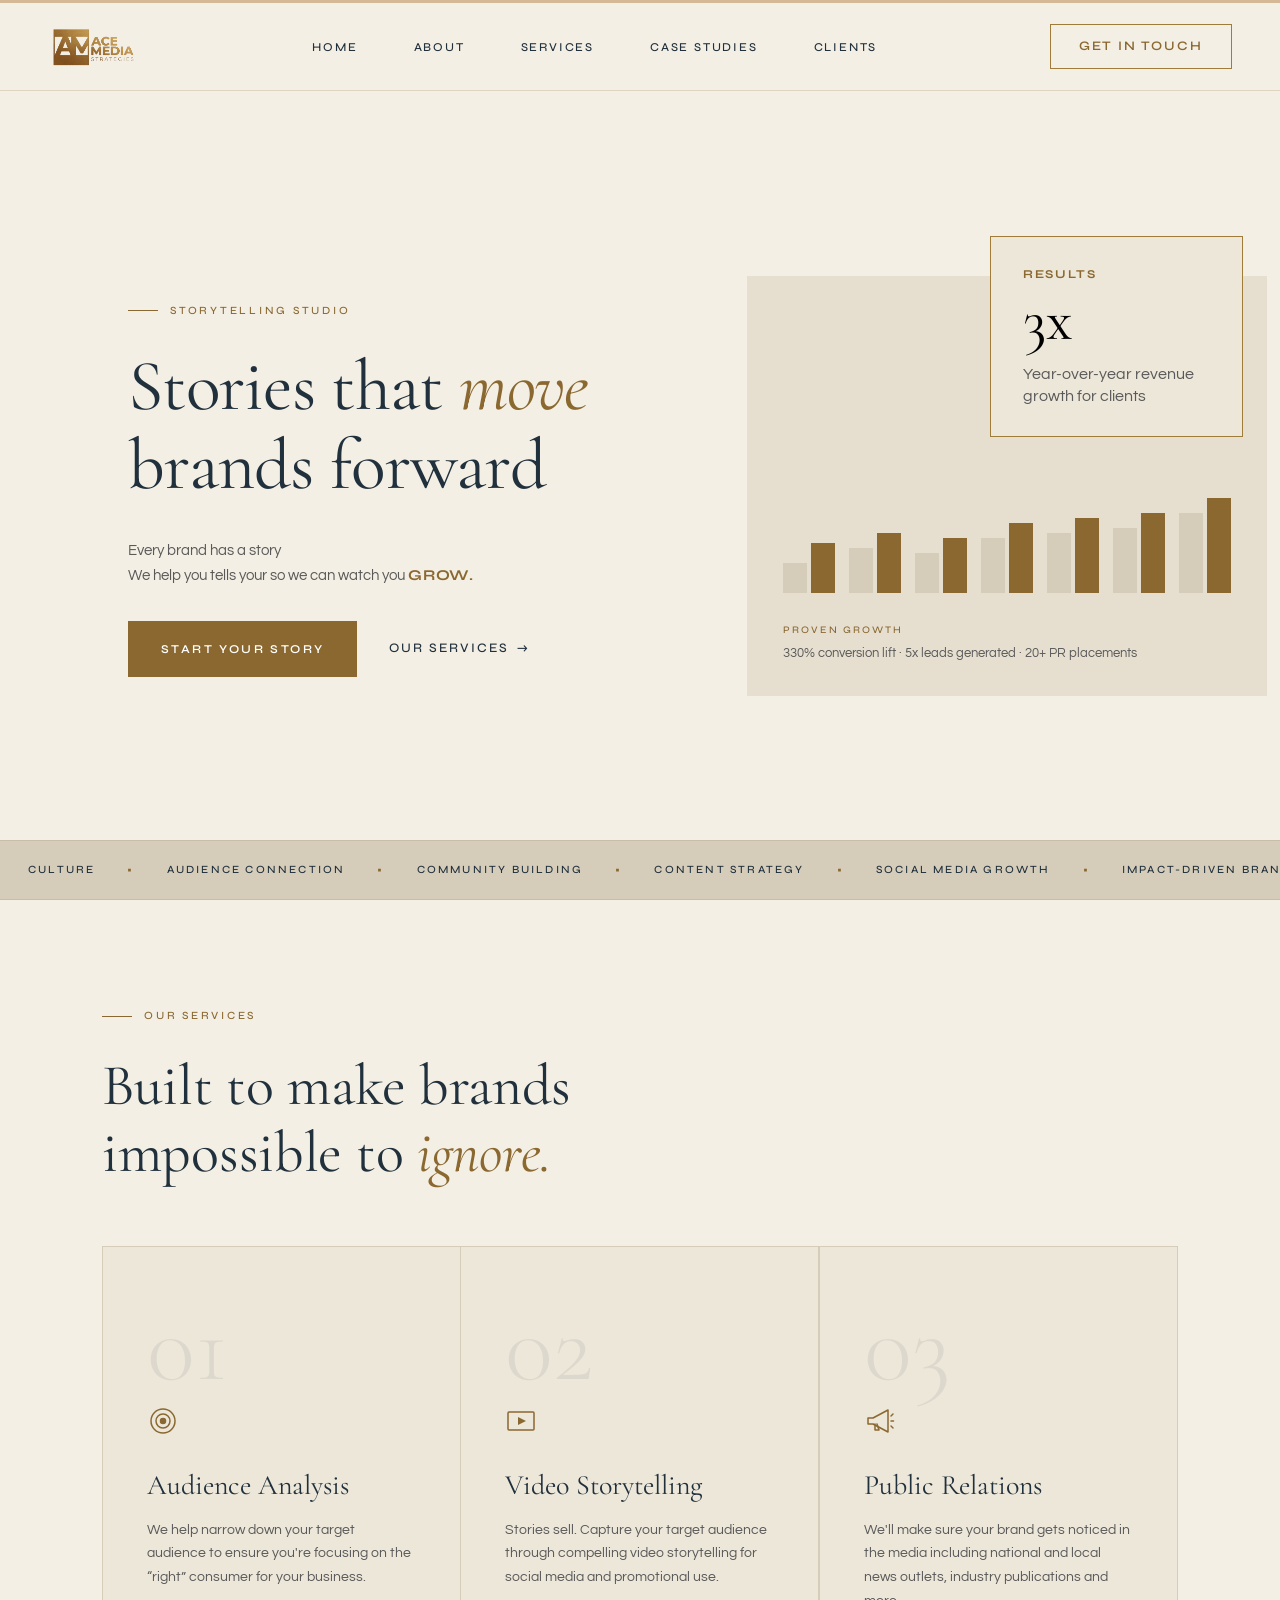
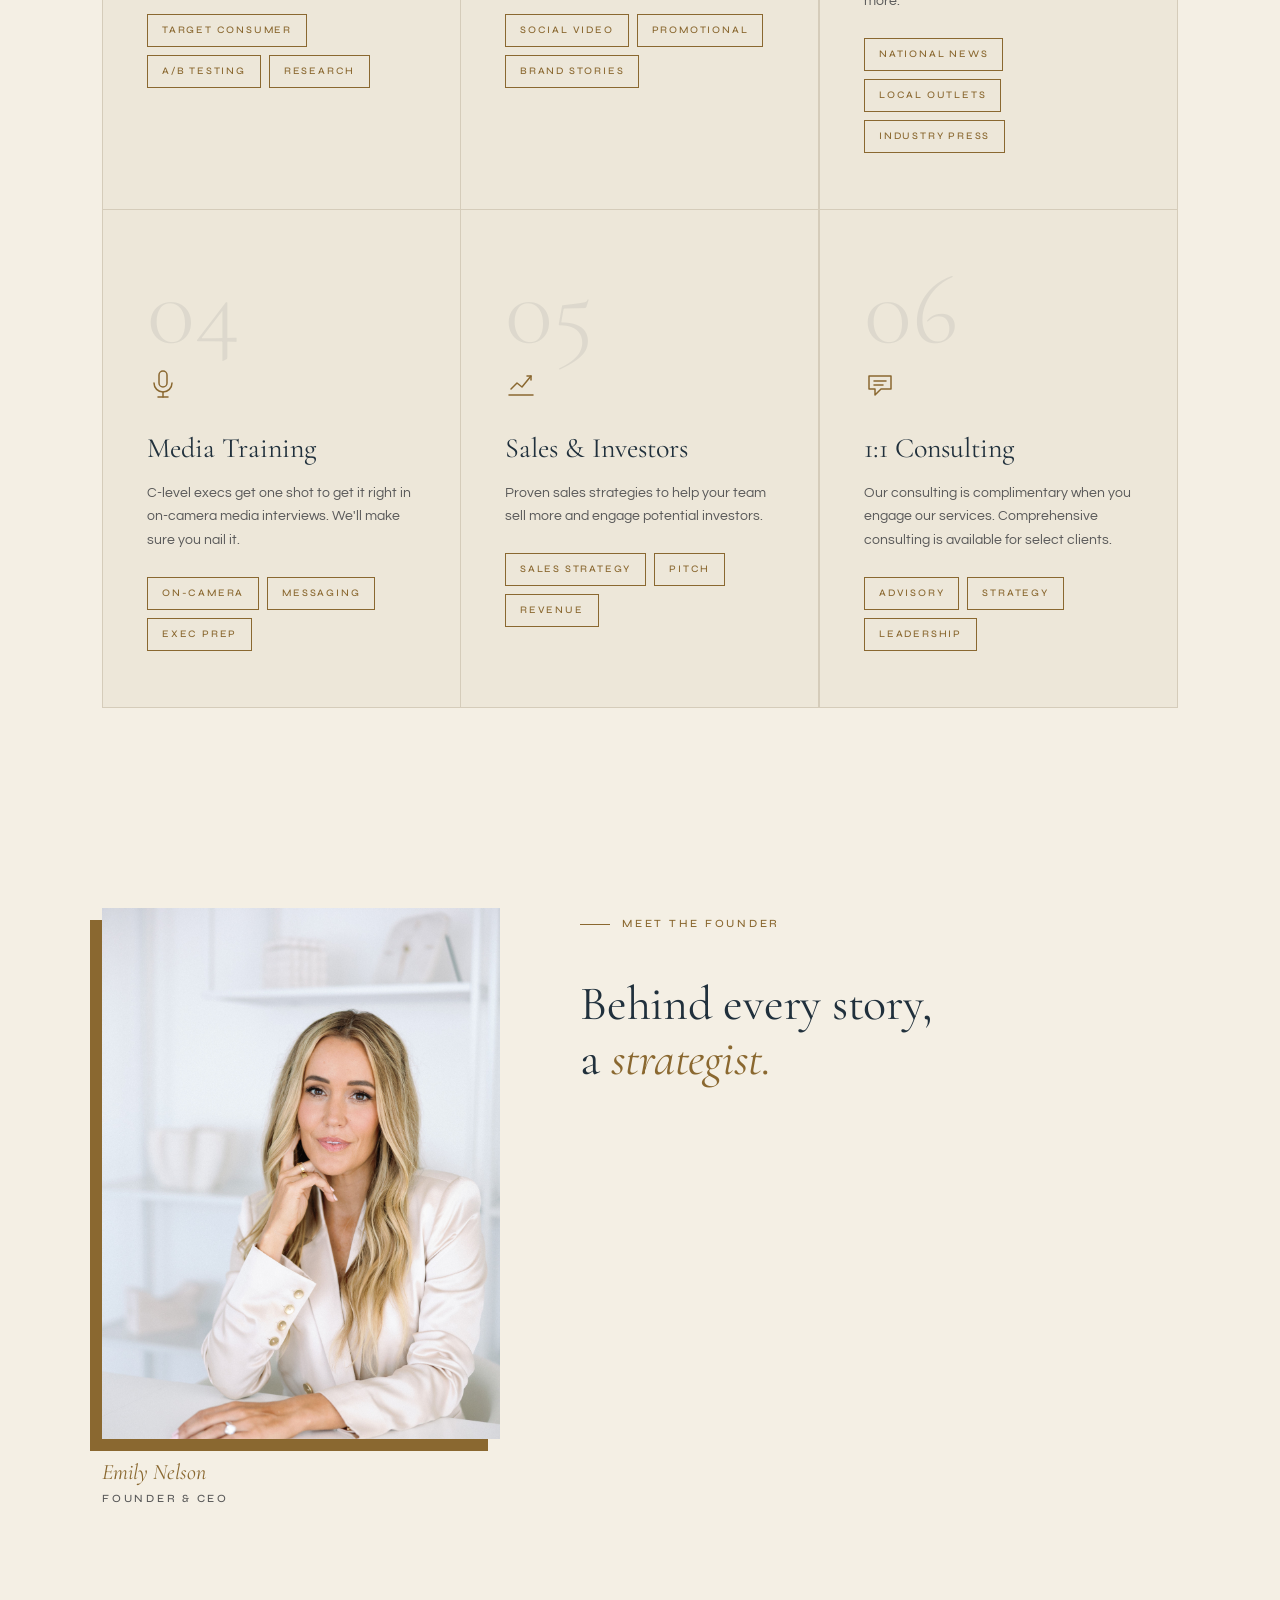
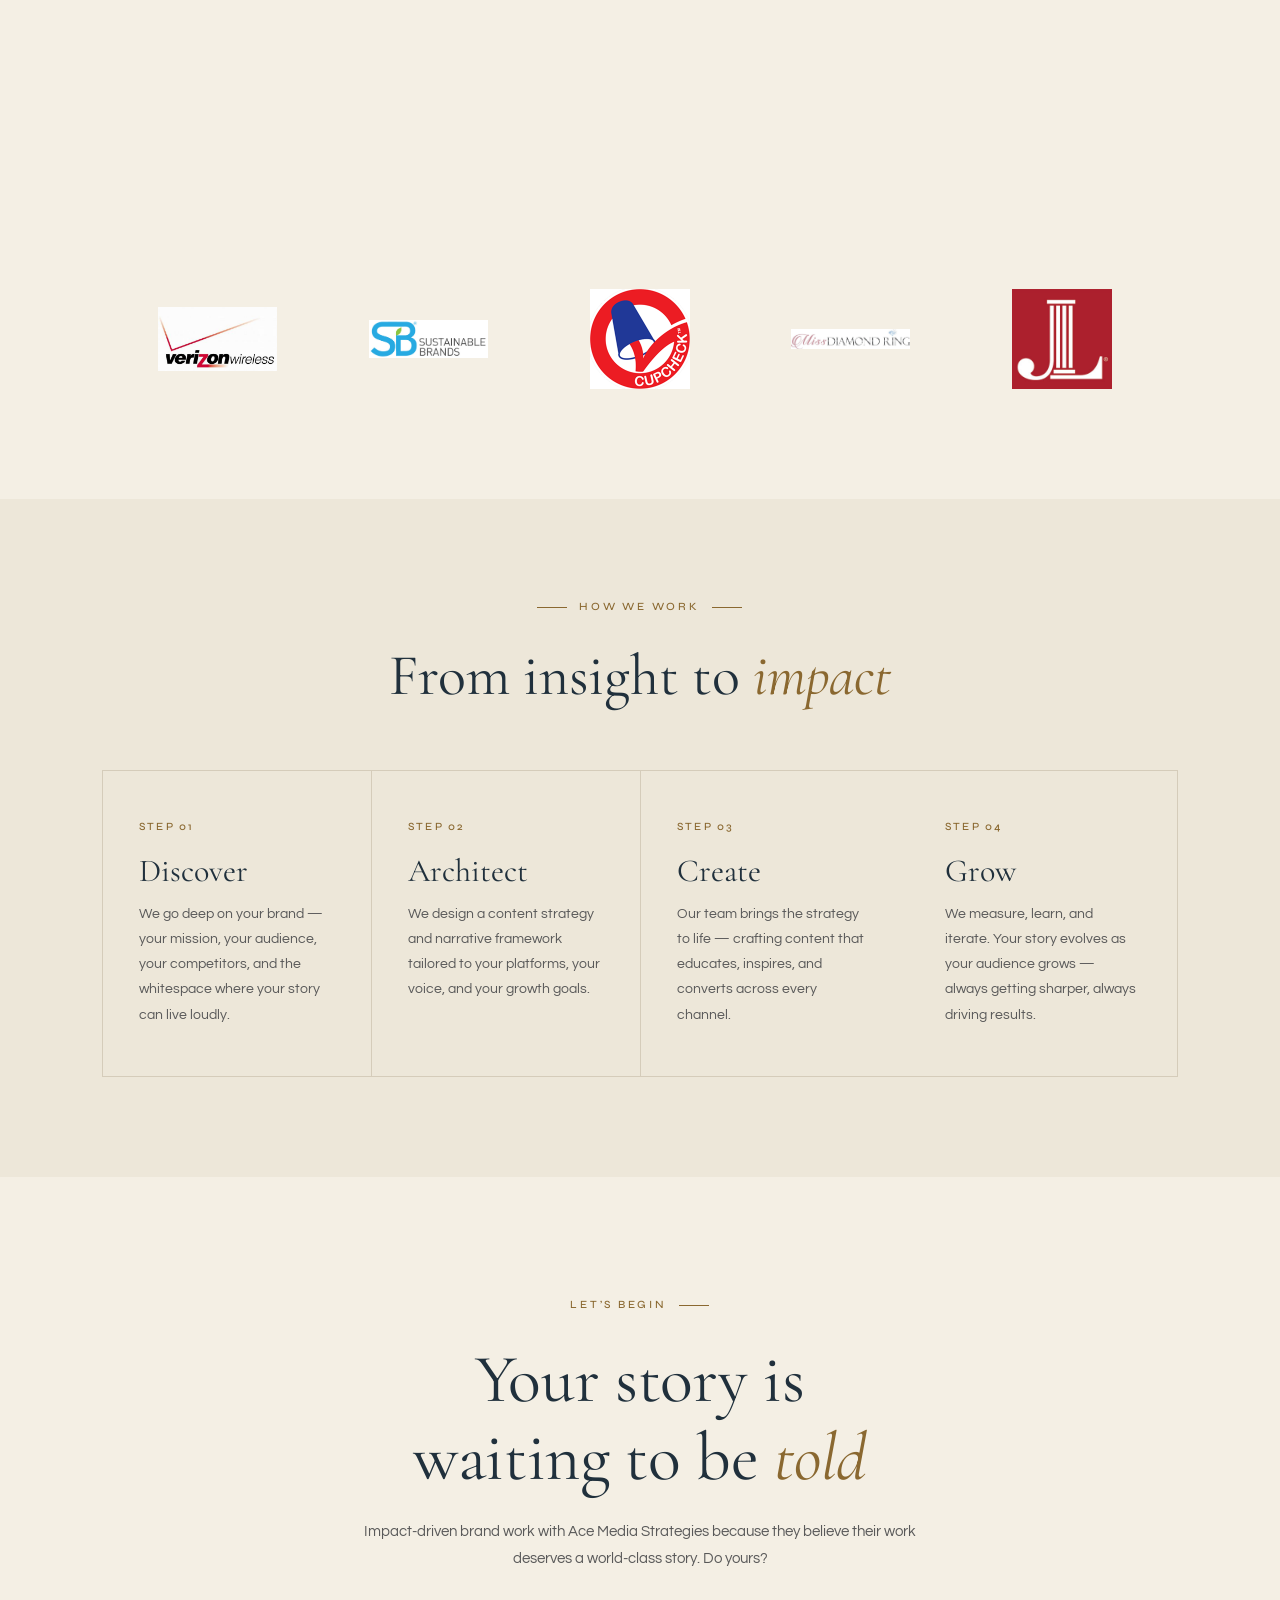
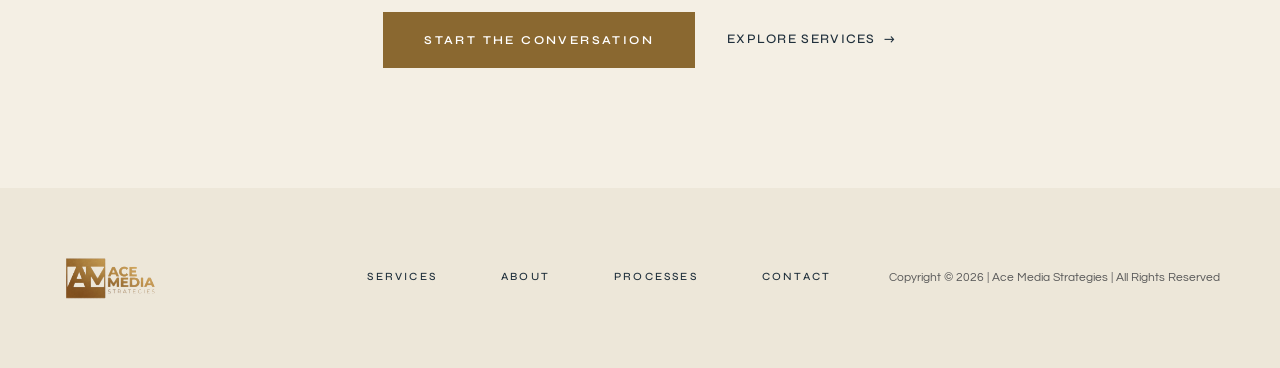
==== index.html @ 19c32461 "Initial commit: Ace Media Strategies marketing site Three-page static site (index, about, case-studi" ====
<!DOCTYPE html>
<html lang="en">
<head>
  <meta charset="UTF-8" />
  <meta name="viewport" content="width=device-width, initial-scale=1.0" />
  <title>Storytelling that Sells | Ace Media Strategies</title>
  <meta name="description" content="Stories that move brands forward. A storytelling studio building content that turns passive audiences into committed communities." />
  <link rel="preconnect" href="https://fonts.googleapis.com">
  <link rel="preconnect" href="https://fonts.gstatic.com" crossorigin>
  <link href="https://fonts.googleapis.com/css2?family=Cormorant+Garamond:ital,wght@0,300;0,400;0,500;0,600;1,300;1,400;1,500&family=Syne:wght@400;500;600;700&family=Questrial&display=swap" rel="stylesheet">
  <link rel="stylesheet" href="styles.css">
</head>
<body>
  <div class="top-stripe" aria-hidden="true"></div>


  <header class="nav" id="nav">
    <div class="nav-container">
      <a href="#hero" class="logo" aria-label="Ace Media Strategies home">
        <img class="logo-img" src="Logo_v2.png" alt="Ace Media Strategies" />
      </a>

      <nav class="nav-links" id="navLinks" aria-label="Primary">
        <a href="index.html" class="nav-link active">Home</a>
        <a href="about.html" class="nav-link">About</a>
        <a href="#services" class="nav-link">Services</a>
        <a href="case-studies.html" class="nav-link">Case Studies</a>
        <a href="#clients" class="nav-link">Clients</a>
      </nav>

      <a href="#contact" class="btn btn-outline nav-cta cta-btn">Get in Touch</a>

      <button class="hamburger" id="hamburger" aria-label="Toggle menu" aria-expanded="false" aria-controls="mobileNav">
        <span></span>
        <span></span>
        <span></span>
      </button>
    </div>
  </header>

  <div class="mobile-nav" id="mobileNav" aria-hidden="true">
    <nav class="mobile-nav-inner" aria-label="Mobile">
      <a href="index.html" class="mobile-nav-link active">Home</a>
      <a href="about.html" class="mobile-nav-link">About</a>
      <a href="#services" class="mobile-nav-link">Services</a>
      <a href="case-studies.html" class="mobile-nav-link">Case Studies</a>
      <a href="#clients" class="mobile-nav-link">Clients</a>
      <a href="#contact" class="btn btn-outline mobile-nav-cta cta-btn">Get in Touch</a>
    </nav>
  </div>

  <main>
    <section class="hero" id="hero">
      <div class="hero-container">
        <div class="hero-left">
          <div class="eyebrow">
            <span class="eyebrow-dash" aria-hidden="true"></span>
            <span class="eyebrow-text">Storytelling Studio</span>
          </div>

          <h1 class="hero-title">
            Stories that <em>move</em><br>
            brands forward
          </h1>

          <p class="hero-subtext">
            Every brand has a story<br>
            We help you tells your so we can watch you <span class="hero-grow">GROW.</span>
          </p>

          <div class="hero-cta">
            <a href="#contact" class="btn btn-primary cta-btn">Start Your Story</a>
            <a href="#services" class="btn btn-link">Our Services <span class="arrow">&rarr;</span></a>
          </div>
        </div>

        <div class="hero-right">
          <div class="chart-panel" id="chartPanel">
            <div class="stat-card">
              <div class="stat-label">Results</div>
              <div class="stat-value">3x</div>
              <div class="stat-desc">Year-over-year revenue<br>growth for clients</div>
            </div>

            <div class="chart-bars" id="chartBars">
              <div class="bar-group">
                <span class="bar bar-beige" style="--h:30px; --d:0.10s"></span>
                <span class="bar bar-gold"  style="--h:50px; --d:0.15s"></span>
              </div>
              <div class="bar-group">
                <span class="bar bar-beige" style="--h:45px; --d:0.20s"></span>
                <span class="bar bar-gold"  style="--h:60px; --d:0.25s"></span>
              </div>
              <div class="bar-group">
                <span class="bar bar-beige" style="--h:40px; --d:0.30s"></span>
                <span class="bar bar-gold"  style="--h:55px; --d:0.35s"></span>
              </div>
              <div class="bar-group">
                <span class="bar bar-beige" style="--h:55px; --d:0.40s"></span>
                <span class="bar bar-gold"  style="--h:70px; --d:0.45s"></span>
              </div>
              <div class="bar-group">
                <span class="bar bar-beige" style="--h:60px; --d:0.50s"></span>
                <span class="bar bar-gold"  style="--h:75px; --d:0.55s"></span>
              </div>
              <div class="bar-group">
                <span class="bar bar-beige" style="--h:65px; --d:0.60s"></span>
                <span class="bar bar-gold"  style="--h:80px; --d:0.65s"></span>
              </div>
              <div class="bar-group">
                <span class="bar bar-beige" style="--h:80px; --d:0.70s"></span>
                <span class="bar bar-gold"  style="--h:95px; --d:0.75s"></span>
              </div>
            </div>

            <div class="chart-footer">
              <div class="chart-title">Proven Growth</div>
              <div class="chart-desc">330% conversion lift &middot; 5x leads generated &middot; 20+ PR placements</div>
            </div>
          </div>
        </div>
      </div>
    </section>

    <section class="ticker" aria-hidden="true">
      <div class="ticker-track">
        <div class="ticker-group">
          <span class="ticker-item">Culture</span>
          <span class="ticker-sep">&bull;</span>
          <span class="ticker-item">Audience Connection</span>
          <span class="ticker-sep">&bull;</span>
          <span class="ticker-item">Community Building</span>
          <span class="ticker-sep">&bull;</span>
          <span class="ticker-item">Content Strategy</span>
          <span class="ticker-sep">&bull;</span>
          <span class="ticker-item">Social Media Growth</span>
          <span class="ticker-sep">&bull;</span>
          <span class="ticker-item">Impact-Driven Brands</span>
          <span class="ticker-sep">&bull;</span>
          <span class="ticker-item">Narrative Architecture</span>
          <span class="ticker-sep">&bull;</span>
        </div>
        <div class="ticker-group" aria-hidden="true">
          <span class="ticker-item">Culture</span>
          <span class="ticker-sep">&bull;</span>
          <span class="ticker-item">Audience Connection</span>
          <span class="ticker-sep">&bull;</span>
          <span class="ticker-item">Community Building</span>
          <span class="ticker-sep">&bull;</span>
          <span class="ticker-item">Content Strategy</span>
          <span class="ticker-sep">&bull;</span>
          <span class="ticker-item">Social Media Growth</span>
          <span class="ticker-sep">&bull;</span>
          <span class="ticker-item">Impact-Driven Brands</span>
          <span class="ticker-sep">&bull;</span>
          <span class="ticker-item">Narrative Architecture</span>
          <span class="ticker-sep">&bull;</span>
        </div>
      </div>
    </section>

    <!-- ===== SECTION 4: SERVICES ===== -->
    <section class="services" id="services">
      <div class="section-inner">
        <div class="eyebrow reveal">
          <span class="eyebrow-dash" aria-hidden="true"></span>
          <span class="eyebrow-text">Our Services</span>
        </div>

        <h2 class="section-heading reveal">
          Built to make brands<br>
          impossible to <em>ignore.</em>
        </h2>

        <div class="service-grid">
          <article class="service-card reveal">
            <span class="service-num" aria-hidden="true">01</span>
            <div class="service-icon" aria-hidden="true">
              <svg viewBox="0 0 32 32" width="32" height="32" fill="none" stroke="#8A6830" stroke-width="1.5" stroke-linecap="round" stroke-linejoin="round">
                <circle cx="16" cy="16" r="12"/>
                <circle cx="16" cy="16" r="7"/>
                <circle cx="16" cy="16" r="2.5" fill="#8A6830"/>
              </svg>
            </div>
            <h3 class="service-title">Audience Analysis</h3>
            <p class="service-body">
              We help narrow down your target audience to ensure you're focusing
              on the &ldquo;right&rdquo; consumer for your business.
            </p>
            <ul class="tag-list">
              <li class="tag">Target Consumer</li>
              <li class="tag">A/B Testing</li>
              <li class="tag">Research</li>
            </ul>
          </article>

          <article class="service-card reveal">
            <span class="service-num" aria-hidden="true">02</span>
            <div class="service-icon" aria-hidden="true">
              <svg viewBox="0 0 32 32" width="32" height="32" fill="none" stroke="#8A6830" stroke-width="1.5" stroke-linecap="round" stroke-linejoin="round">
                <rect x="3" y="7" width="26" height="18" rx="1"/>
                <path d="M13 12 L13 20 L21 16 Z" fill="#8A6830" stroke="none"/>
              </svg>
            </div>
            <h3 class="service-title">Video Storytelling</h3>
            <p class="service-body">
              Stories sell. Capture your target audience through compelling video
              storytelling for social media and promotional use.
            </p>
            <ul class="tag-list">
              <li class="tag">Social Video</li>
              <li class="tag">Promotional</li>
              <li class="tag">Brand Stories</li>
            </ul>
          </article>

          <article class="service-card reveal">
            <span class="service-num" aria-hidden="true">03</span>
            <div class="service-icon" aria-hidden="true">
              <svg viewBox="0 0 32 32" width="32" height="32" fill="none" stroke="#8A6830" stroke-width="1.5" stroke-linecap="round" stroke-linejoin="round">
                <path d="M4 13 L4 19 L9 19 L24 27 L24 5 L9 13 Z"/>
                <path d="M11 19 L11 25 L15 25 L13 19"/>
                <line x1="27" y1="11" x2="29" y2="9"/>
                <line x1="27" y1="16" x2="29.5" y2="16"/>
                <line x1="27" y1="21" x2="29" y2="23"/>
              </svg>
            </div>
            <h3 class="service-title">Public Relations</h3>
            <p class="service-body">
              We'll make sure your brand gets noticed in the media including
              national and local news outlets, industry publications and more.
            </p>
            <ul class="tag-list">
              <li class="tag">National News</li>
              <li class="tag">Local Outlets</li>
              <li class="tag">Industry Press</li>
            </ul>
          </article>

          <article class="service-card reveal">
            <span class="service-num" aria-hidden="true">04</span>
            <div class="service-icon" aria-hidden="true">
              <svg viewBox="0 0 32 32" width="32" height="32" fill="none" stroke="#8A6830" stroke-width="1.5" stroke-linecap="round" stroke-linejoin="round">
                <rect x="12" y="3" width="8" height="16" rx="4"/>
                <path d="M7 15 a9 9 0 0 0 18 0"/>
                <line x1="16" y1="24" x2="16" y2="29"/>
                <line x1="11" y1="29" x2="21" y2="29"/>
              </svg>
            </div>
            <h3 class="service-title">Media Training</h3>
            <p class="service-body">
              C-level execs get one shot to get it right in on-camera media
              interviews. We'll make sure you nail it.
            </p>
            <ul class="tag-list">
              <li class="tag">On-Camera</li>
              <li class="tag">Messaging</li>
              <li class="tag">Exec Prep</li>
            </ul>
          </article>

          <article class="service-card reveal">
            <span class="service-num" aria-hidden="true">05</span>
            <div class="service-icon" aria-hidden="true">
              <svg viewBox="0 0 32 32" width="32" height="32" fill="none" stroke="#8A6830" stroke-width="1.5" stroke-linecap="round" stroke-linejoin="round">
                <line x1="4" y1="27" x2="28" y2="27"/>
                <polyline points="6,21 12,15 17,19 26,8"/>
                <polyline points="22,8 26,8 26,12"/>
              </svg>
            </div>
            <h3 class="service-title">Sales &amp; Investors</h3>
            <p class="service-body">
              Proven sales strategies to help your team sell more and engage
              potential investors.
            </p>
            <ul class="tag-list">
              <li class="tag">Sales Strategy</li>
              <li class="tag">Pitch</li>
              <li class="tag">Revenue</li>
            </ul>
          </article>

          <article class="service-card reveal">
            <span class="service-num" aria-hidden="true">06</span>
            <div class="service-icon" aria-hidden="true">
              <svg viewBox="0 0 32 32" width="32" height="32" fill="none" stroke="#8A6830" stroke-width="1.5" stroke-linecap="round" stroke-linejoin="round">
                <path d="M5 8 L5 21 L11 21 L11 27 L17 21 L27 21 L27 8 Z"/>
                <line x1="10" y1="13" x2="22" y2="13"/>
                <line x1="10" y1="17" x2="19" y2="17"/>
              </svg>
            </div>
            <h3 class="service-title">1:1 Consulting</h3>
            <p class="service-body">
              Our consulting is complimentary when you engage our services.
              Comprehensive consulting is available for select clients.
            </p>
            <ul class="tag-list">
              <li class="tag">Advisory</li>
              <li class="tag">Strategy</li>
              <li class="tag">Leadership</li>
            </ul>
          </article>
        </div>
      </div>
    </section>

    <!-- ===== MEET EMILY (teaser, full bio lives on about.html) ===== -->
    <section class="meet-teaser" id="meet">
      <div class="section-inner about-grid">
        <figure class="about-photo-block reveal">
          <div class="about-photo-wrap">
            <img class="about-photo" src="images/clients/Emily_potrait.jpg" alt="Emily Nelson, Founder &amp; CEO of Ace Media Strategies" />
          </div>
          <figcaption class="about-caption">
            <div class="about-caption-name">Emily Nelson</div>
            <div class="about-caption-role">Founder &amp; CEO</div>
          </figcaption>
        </figure>

        <div class="about-left">
          <div class="eyebrow reveal">
            <span class="eyebrow-dash" aria-hidden="true"></span>
            <span class="eyebrow-text">Meet the Founder</span>
          </div>

          <h2 class="section-heading meet-heading reveal">
            Behind every story,<br>
            a <em>strategist.</em>
          </h2>

          <p class="about-body reveal">
            Former broadcast journalist. Fortune 100 sales leader. Northwestern MBA.
            Emily Nelson brings 15+ years of storytelling and revenue strategy to every client.
          </p>

          <div class="stats-row reveal">
            <div class="stat">
              <div class="stat-num">3x</div>
              <div class="stat-name">YoY Growth</div>
            </div>
            <div class="stat">
              <div class="stat-num">330%</div>
              <div class="stat-name">Conversions</div>
            </div>
            <div class="stat">
              <div class="stat-num">5x</div>
              <div class="stat-name">Leads</div>
            </div>
          </div>

          <div class="meet-cta reveal">
            <a href="about.html" class="btn btn-link">Learn More About Emily <span class="arrow">&rarr;</span></a>
          </div>
        </div>
      </div>
    </section>

    <!-- ===== CLIENTS ===== -->
    <section class="clients" id="clients">
      <div class="section-inner clients-inner">
        <div class="eyebrow eyebrow-center reveal">
          <span class="eyebrow-dash" aria-hidden="true"></span>
          <span class="eyebrow-text">Trusted By</span>
          <span class="eyebrow-dash" aria-hidden="true"></span>
        </div>

        <h2 class="section-heading section-heading-center reveal">
          Brands that <em>lead.</em>
        </h2>

        <div class="client-grid reveal">
          <div class="client-logo">
            <img src="images/clients/verizon.jpeg" alt="Verizon Wireless" loading="lazy" />
          </div>
          <div class="client-logo">
            <img src="images/clients/sustainable-brands.jpg" alt="Sustainable Brands" loading="lazy" />
          </div>
          <div class="client-logo">
            <img src="images/clients/cupcheck.png" alt="CupCheck" loading="lazy" />
          </div>
          <div class="client-logo">
            <img src="images/clients/miss-engagement-ring.jpg" alt="Miss Engagement Ring" loading="lazy" />
          </div>
          <div class="client-logo">
            <img src="images/clients/junior-league.jpg" alt="The Junior League" loading="lazy" />
          </div>
        </div>
      </div>
    </section>

    <!-- ===== SECTION 6: PROCESS ===== -->
    <section class="process" id="process">
      <div class="section-inner process-inner">
        <div class="eyebrow eyebrow-center reveal">
          <span class="eyebrow-dash" aria-hidden="true"></span>
          <span class="eyebrow-text">How We Work</span>
          <span class="eyebrow-dash" aria-hidden="true"></span>
        </div>

        <h2 class="section-heading section-heading-center reveal">
          From insight to <em>impact</em>
        </h2>

        <div class="process-grid">
          <div class="process-card reveal">
            <div class="process-step">Step 01</div>
            <h3 class="process-title">Discover</h3>
            <p class="process-desc">We go deep on your brand &mdash; your mission, your audience, your competitors, and the whitespace where your story can live loudly.</p>
          </div>
          <div class="process-card reveal">
            <div class="process-step">Step 02</div>
            <h3 class="process-title">Architect</h3>
            <p class="process-desc">We design a content strategy and narrative framework tailored to your platforms, your voice, and your growth goals.</p>
          </div>
          <div class="process-card reveal">
            <div class="process-step">Step 03</div>
            <h3 class="process-title">Create</h3>
            <p class="process-desc">Our team brings the strategy to life &mdash; crafting content that educates, inspires, and converts across every channel.</p>
          </div>
          <div class="process-card reveal">
            <div class="process-step">Step 04</div>
            <h3 class="process-title">Grow</h3>
            <p class="process-desc">We measure, learn, and iterate. Your story evolves as your audience grows &mdash; always getting sharper, always driving results.</p>
          </div>
        </div>
      </div>
    </section>

    <!-- ===== SECTION 7: FINAL CTA ===== -->
    <section class="final-cta">
      <div class="section-inner final-cta-inner">
        <div class="eyebrow eyebrow-center eyebrow-after reveal">
          <span class="eyebrow-text">Let&rsquo;s Begin</span>
          <span class="eyebrow-dash" aria-hidden="true"></span>
        </div>

        <h2 class="section-heading section-heading-center final-cta-heading reveal">
          Your story is<br>
          waiting to be <em>told</em>
        </h2>

        <p class="final-cta-body reveal">
          Impact-driven brand work with Ace Media Strategies because they believe their
          work deserves a world-class story. Do yours?
        </p>

        <div class="final-cta-row reveal">
          <a href="#contact" class="btn btn-primary cta-btn">Start the Conversation</a>
          <a href="#services" class="btn btn-link final-cta-link">Explore Services <span class="arrow">&rarr;</span></a>
        </div>
      </div>
    </section>
  </main>

  <!-- ===== SECTION 9: FOOTER ===== -->
  <footer class="site-footer" role="contentinfo">
    <div class="footer-upper">
      <a href="#hero" class="logo footer-logo" aria-label="Ace Media Strategies home">
        <img class="logo-img" src="Logo_v2.png" alt="Ace Media Strategies" />
      </a>

      <nav class="footer-nav" aria-label="Footer">
        <a href="#services" class="footer-link">Services</a>
        <a href="#about" class="footer-link">About</a>
        <a href="#process" class="footer-link">Processes</a>
        <a href="#contact" class="footer-link cta-btn">Contact</a>
      </nav>

      <p class="footer-copy">Copyright &copy; 2026 | Ace Media Strategies | All Rights Reserved</p>
    </div>
  </footer>

  <!-- ===== SECTION 8: CONTACT MODAL ===== -->
  <div class="modal" id="contactModal" role="dialog" aria-modal="true" aria-labelledby="modalTitle" aria-hidden="true">
    <div class="modal-overlay" data-modal-close></div>
    <div class="modal-box" role="document">
      <button class="modal-close" type="button" aria-label="Close dialog" data-modal-close>&times;</button>

      <h3 class="modal-title" id="modalTitle">Start Your Story</h3>
      <p class="modal-subtext">Tell us about your brand and we&rsquo;ll get back to you within 24 hours.</p>

      <form class="contact-form" id="contactForm" novalidate>
        <div class="field">
          <label class="field-label" for="cf-name">Full Name</label>
          <input class="field-input" id="cf-name" name="name" type="text" placeholder="Your name" required />
        </div>
        <div class="field">
          <label class="field-label" for="cf-email">Email Address</label>
          <input class="field-input" id="cf-email" name="email" type="email" placeholder="your@email.com" required />
        </div>
        <div class="field">
          <label class="field-label" for="cf-brand">Brand / Company</label>
          <input class="field-input" id="cf-brand" name="brand" type="text" placeholder="Your company name" required />
        </div>
        <div class="field">
          <label class="field-label" for="cf-story">Your Story</label>
          <textarea class="field-input" id="cf-story" name="story" rows="4" placeholder="Tell us about your brand..." required></textarea>
        </div>

        <button class="form-submit" type="submit">Send Your Story</button>
      </form>

      <div class="modal-success" id="modalSuccess" hidden>
        We&rsquo;ve received your story. We&rsquo;ll be in touch soon.
      </div>
    </div>
  </div>

  <script src="script.js"></script>
</body>
</html>
---- styles.css ----
/* ===== Design Tokens ===== */
:root {
  --bg: #F4EFE4;
  --bg-card-light: #EDE7D9;
  --bg-card-mid: #E6DFD0;
  --bg-card-dark: #D5CCBA;
  --gold: #8A6830;
  --gold-light: #A07C3A;
  --text: #20303C;
  --text-muted: #595959;
  --white: #FFFFFF;
  --stripe: #D5B896;
  --border-warm: rgba(138, 104, 48, 0.2);
  --border-ticker: #C8BDA8;

  --font-head: "Cormorant Garamond", Georgia, serif;
  --font-ui: "Syne", system-ui, sans-serif;
  --font-body: "Questrial", system-ui, sans-serif;

  --nav-height: 88px;
}

/* ===== Reset ===== */
*,
*::before,
*::after { box-sizing: border-box; }

html {
  scroll-behavior: smooth;
  -webkit-text-size-adjust: 100%;
}

body {
  margin: 0;
  font-family: var(--font-body);
  background: var(--bg);
  color: var(--text);
  line-height: 1.5;
  -webkit-font-smoothing: antialiased;
  -moz-osx-font-smoothing: grayscale;
}

img, svg { display: block; max-width: 100%; }

a { text-decoration: none; color: inherit; }

button {
  font: inherit;
  background: none;
  border: 0;
  cursor: pointer;
  color: inherit;
}

/* ===== Top warm stripe ===== */
.top-stripe {
  height: 3px;
  width: 100%;
  background: var(--stripe);
}

/* ===== Navigation ===== */
.nav {
  position: sticky;
  top: 0;
  z-index: 1000;
  background: var(--bg);
  border-bottom: 1px solid var(--border-warm);
  height: var(--nav-height);
}

.nav-container {
  max-width: 1440px;
  height: 100%;
  margin: 0 auto;
  padding: 0 48px;
  display: flex;
  align-items: center;
  justify-content: space-between;
  gap: 32px;
}

.logo {
  font-family: var(--font-head);
  font-size: 28px;
  line-height: 1;
  display: inline-flex;
  gap: 0.35ch;
  align-items: baseline;
}
.logo-ace {
  color: var(--text);
  font-weight: 400;
}
.logo-media {
  color: var(--gold);
  font-style: italic;
  font-weight: 400;
}

/* ===== Logo image ===== */
.logo-img {
  display: block;
  height: 72px;
  width: auto;
  transition: opacity 0.3s ease;
  mix-blend-mode: darken;
}
.logo:hover .logo-img {
  opacity: 0.85;
}
.footer-logo .logo-img {
  height: 80px;
}
@media (max-width: 768px) {
  .logo-img { height: 56px; }
  .footer-logo .logo-img { height: 64px; }
}

.nav-links {
  display: flex;
  gap: 56px;
  flex: 1;
  justify-content: center;
}
.nav-link {
  font-family: var(--font-ui);
  font-size: 12px;
  font-weight: 500;
  letter-spacing: 0.15em;
  text-transform: uppercase;
  color: var(--text);
  transition: color 0.2s ease;
  padding: 4px 0;
  position: relative;
  white-space: nowrap;
}
.nav-link:hover,
.nav-link.active {
  color: var(--gold);
}

/* ===== Buttons ===== */
.btn {
  display: inline-flex;
  align-items: center;
  justify-content: center;
  font-family: var(--font-ui);
  text-transform: uppercase;
  cursor: pointer;
  transition: all 0.2s ease;
  white-space: nowrap;
  border-radius: 0;
}

.btn-outline {
  border: 1px solid var(--gold-light);
  background: transparent;
  color: var(--gold);
  font-weight: 600;
  font-size: 13px;
  letter-spacing: 0.15em;
  padding: 12px 28px;
}
.btn-outline:hover {
  background: var(--gold);
  color: var(--white);
  border-color: var(--gold);
}

.btn-primary {
  background: var(--gold);
  color: var(--white);
  font-weight: 600;
  font-size: 12px;
  letter-spacing: 0.2em;
  padding: 18px 32px;
  border: 1px solid var(--gold);
}
.btn-primary:hover {
  background: #6f5327;
  border-color: #6f5327;
}

.btn-link {
  background: none;
  border: 0;
  padding: 0;
  color: var(--text);
  font-family: var(--font-ui);
  font-size: 13px;
  letter-spacing: 0.15em;
  text-transform: uppercase;
  font-weight: 500;
}
.btn-link .arrow {
  display: inline-block;
  margin-left: 8px;
  transition: transform 0.2s ease;
}
.btn-link:hover { color: var(--gold); }
.btn-link:hover .arrow { transform: translateX(4px); }

/* ===== Hamburger ===== */
.hamburger {
  display: none;
  flex-direction: column;
  gap: 5px;
  padding: 8px;
}
.hamburger span {
  display: block;
  width: 24px;
  height: 2px;
  background: var(--text);
  transition: transform 0.25s ease, opacity 0.25s ease;
  transform-origin: center;
}
.hamburger.is-open span:nth-child(1) { transform: translateY(7px) rotate(45deg); }
.hamburger.is-open span:nth-child(2) { opacity: 0; }
.hamburger.is-open span:nth-child(3) { transform: translateY(-7px) rotate(-45deg); }

/* ===== Mobile nav overlay ===== */
.mobile-nav {
  position: fixed;
  top: calc(var(--nav-height) + 3px); /* below stripe + nav */
  left: 0;
  right: 0;
  bottom: 0;
  background: var(--bg);
  z-index: 999;
  transform: translateX(100%);
  transition: transform 0.3s ease;
  visibility: hidden;
}
.mobile-nav.is-open {
  transform: translateX(0);
  visibility: visible;
}
.mobile-nav-inner {
  display: flex;
  flex-direction: column;
  align-items: center;
  justify-content: center;
  gap: 40px;
  height: 100%;
  padding: 48px;
}
.mobile-nav-link {
  font-family: var(--font-ui);
  font-size: 18px;
  letter-spacing: 0.15em;
  text-transform: uppercase;
  color: var(--text);
  font-weight: 500;
}
.mobile-nav-link:hover { color: var(--gold); }
.mobile-nav-cta { margin-top: 16px; }

/* ===== Hero ===== */
.hero {
  min-height: calc(100vh - var(--nav-height) - 3px - 60px);
  padding: 40px 0 0;
  display: flex;
  align-items: center;
  position: relative;
  overflow: hidden;
}

.hero-container {
  max-width: 1440px;
  width: 100%;
  margin: 0 auto;
  padding: 0 48px 0 10%;
  display: grid;
  grid-template-columns: 52% 48%;
  gap: 40px;
  align-items: center;
}

.hero-left { padding-right: 24px; }

.eyebrow {
  display: inline-flex;
  align-items: center;
  gap: 12px;
  margin-bottom: 28px;
}
.eyebrow-dash {
  display: inline-block;
  width: 30px;
  height: 1px;
  background: var(--gold);
}
.eyebrow-text {
  font-family: var(--font-ui);
  font-size: 11px;
  letter-spacing: 0.25em;
  text-transform: uppercase;
  color: var(--gold);
  font-weight: 500;
}

.hero-title {
  font-family: var(--font-head);
  font-weight: 400;
  font-size: 72px;
  line-height: 1.1;
  color: var(--text);
  margin: 0 0 32px;
  letter-spacing: -0.01em;
}
.hero-title em {
  font-style: italic;
  color: var(--gold);
  font-weight: 400;
}

.hero-subtext {
  font-family: var(--font-body);
  font-size: 15px;
  line-height: 1.7;
  color: var(--text-muted);
  margin: 0 0 32px;
  max-width: 460px;
}
.hero-grow {
  font-family: var(--font-ui);
  font-weight: 700;
  color: var(--gold);
  letter-spacing: 0.05em;
}

.hero-cta {
  display: flex;
  gap: 32px;
  align-items: center;
  flex-wrap: wrap;
}

/* ===== Hero Right — chart + stat card ===== */
.hero-right {
  position: relative;
  display: flex;
  justify-content: center;
  align-items: center;
  padding: 60px 0;
}

.chart-panel {
  position: relative;
  width: 100%;
  max-width: 520px;
  background: var(--bg-card-mid);
  padding: 120px 36px 32px;
  min-height: 420px;
  display: flex;
  flex-direction: column;
  justify-content: flex-end;
}

.stat-card {
  position: absolute;
  top: -40px;
  right: 24px;
  background: var(--bg-card-light);
  border: 1px solid var(--gold-light);
  padding: 28px 32px;
  width: 253px;
  z-index: 2;
  animation: engagement-card-float 6s ease-in-out infinite;
  will-change: transform;
}
.stat-label {
  font-family: var(--font-ui);
  font-size: 12px;
  letter-spacing: 1.68px;
  text-transform: uppercase;
  color: var(--gold);
  margin-bottom: 4px;
  font-weight: 700;
}
.stat-value {
  font-family: var(--font-head);
  font-size: 60px;
  line-height: 66px;
  color: #000;
  font-weight: 400;
  margin-bottom: 10px;
}
.stat-desc {
  font-family: var(--font-body);
  font-size: 16px;
  line-height: 22.4px;
  color: var(--text-muted);
}

@keyframes engagement-card-float {
  0% {
    transform: translate3d(0, 0, 0);
    animation-timing-function: cubic-bezier(0.39, 0.575, 0.565, 1);
  }
  25% {
    transform: translate3d(0, -16px, 0);
    animation-timing-function: cubic-bezier(0.445, 0.05, 0.55, 0.95);
  }
  75% {
    transform: translate3d(0, 16px, 0);
    animation-timing-function: cubic-bezier(0.47, 0, 0.745, 0.715);
  }
  100% {
    transform: translate3d(0, 0, 0);
  }
}

.chart-bars {
  display: flex;
  align-items: flex-end;
  justify-content: space-between;
  gap: 14px;
  margin-bottom: 22px;
  height: 110px;
}
.bar-group {
  display: flex;
  align-items: flex-end;
  gap: 4px;
  flex: 1;
}
.bar {
  display: block;
  flex: 1;
  min-width: 12px;
  height: var(--h);
  animation: barGrow 1s cubic-bezier(0.2, 0.8, 0.2, 1) var(--d, 0s) backwards;
}
.bar-beige { background: var(--bg-card-dark); }
.bar-gold  { background: var(--gold); }

@keyframes barGrow {
  from { height: 0; }
  to   { height: var(--h); }
}

.chart-footer { margin-top: 8px; }
.chart-title {
  font-family: var(--font-ui);
  font-size: 10px;
  letter-spacing: 0.2em;
  text-transform: uppercase;
  color: var(--gold);
  font-weight: 500;
  margin-bottom: 6px;
}
.chart-desc {
  font-family: var(--font-body);
  font-size: 13px;
  color: var(--text-muted);
}

/* ===== Ticker ===== */
.ticker {
  height: 60px;
  background: var(--bg-card-dark);
  border-top: 1px solid var(--border-ticker);
  border-bottom: 1px solid var(--border-ticker);
  overflow: hidden;
  display: flex;
  align-items: center;
  position: relative;
}

.ticker-track {
  display: flex;
  width: max-content;
  animation: marquee 30s linear infinite;
  will-change: transform;
}
.ticker:hover .ticker-track { animation-play-state: paused; }

.ticker-group {
  display: flex;
  align-items: center;
  flex-shrink: 0;
  padding-right: 0;
}

.ticker-item,
.ticker-sep {
  font-family: var(--font-ui);
  font-size: 11px;
  letter-spacing: 0.2em;
  text-transform: uppercase;
  color: var(--text);
  font-weight: 500;
  white-space: nowrap;
  padding: 0 28px;
}
.ticker-sep {
  color: var(--gold);
  padding: 0 4px;
}

@keyframes marquee {
  from { transform: translateX(0); }
  to   { transform: translateX(-50%); }
}

/* ===== Placeholders (for prompt-3 sections) ===== */
.placeholder-section {
  scroll-margin-top: calc(var(--nav-height) + 12px);
}

/* ===== Shared section primitives ===== */
.section-inner {
  max-width: 1440px;
  margin: 0 auto;
  padding: 100px 8%;
}

.section-heading {
  font-family: var(--font-head);
  font-weight: 400;
  font-size: 58px;
  line-height: 1.15;
  color: var(--text);
  margin: 0;
  letter-spacing: -0.005em;
}
.section-heading em {
  font-style: italic;
  color: var(--gold);
  font-weight: 400;
}
.section-heading-center {
  text-align: center;
}

.eyebrow-center {
  justify-content: center;
  display: flex;
}

/* scroll-margin so anchor offsets clear the sticky nav */
section[id] { scroll-margin-top: calc(var(--nav-height) + 12px); }

/* ===== Section 4: Services ===== */
.services {
  background: var(--bg);
}

.service-grid {
  display: grid;
  grid-template-columns: repeat(3, 1fr);
  gap: 1px;
  margin-top: 60px;
  background: var(--bg-card-dark);
  border: 1px solid var(--bg-card-dark);
}

.service-card {
  position: relative;
  background: var(--bg-card-light);
  padding: 56px 44px;
  overflow: hidden;
}

.service-num {
  position: relative;
  display: block;
  font-family: var(--font-head);
  font-size: 100px;
  line-height: 0.9;
  color: rgba(32, 48, 60, 0.08);
  font-weight: 300;
  pointer-events: none;
  user-select: none;
  margin: 0 0 12px;
}

.service-icon {
  position: relative;
  margin-bottom: 32px;
}

.service-title {
  font-family: var(--font-head);
  font-size: 28px;
  font-weight: 400;
  color: var(--text);
  margin: 0 0 16px;
  line-height: 1.2;
}

.service-body {
  font-family: var(--font-body);
  font-size: 14px;
  color: var(--text-muted);
  line-height: 1.7;
  margin: 0 0 24px;
}

.tag-list {
  list-style: none;
  margin: 0;
  padding: 0;
  display: flex;
  flex-wrap: wrap;
  gap: 8px;
}
.tag {
  display: inline-flex;
  align-items: center;
  font-family: var(--font-ui);
  font-size: 10px;
  font-weight: 500;
  letter-spacing: 0.18em;
  text-transform: uppercase;
  color: var(--gold);
  border: 1px solid var(--gold);
  padding: 8px 14px;
  transition: background 0.2s ease, color 0.2s ease;
}
.tag:hover {
  background: var(--gold);
  color: var(--white);
}

/* ===== Section 5: About ===== */
.about {
  background: var(--bg);
}

.about-grid {
  display: grid;
  grid-template-columns: 40fr 60fr;
  gap: 80px;
  align-items: start;
}

/* Photo block (left column) */
.about-photo-block {
  margin: 0;
}
.about-photo-wrap {
  position: relative;
  width: 100%;
  max-width: 400px;
  margin: 0 auto 0 0;
}
.about-photo-wrap::before {
  content: "";
  position: absolute;
  top: 12px;
  left: -12px;
  width: 100%;
  height: 100%;
  background: var(--gold);
  z-index: 0;
}
.about-photo {
  position: relative;
  z-index: 1;
  display: block;
  width: 100%;
  aspect-ratio: 3 / 4;
  object-fit: cover;
  object-position: center top;
  background: var(--bg-card-mid);
}
.about-caption {
  max-width: 400px;
  margin: 20px auto 0 0;
}
.about-caption-name {
  font-family: var(--font-head);
  font-style: italic;
  font-size: 22px;
  font-weight: 400;
  color: var(--gold);
  line-height: 1.2;
}
.about-caption-role {
  font-family: var(--font-ui);
  font-size: 11px;
  letter-spacing: 0.25em;
  text-transform: uppercase;
  color: var(--text-muted);
  font-weight: 500;
  margin-top: 6px;
}

.about-body {
  font-family: var(--font-body);
  font-size: 15px;
  color: var(--text-muted);
  line-height: 1.8;
  margin: 24px 0 32px;
  max-width: 560px;
}

.about-cta {
  margin-bottom: 8px;
}

.about-rule {
  border: 0;
  border-top: 1px solid var(--bg-card-dark);
  margin: 40px 0;
}

.stats-row {
  display: flex;
  gap: 0;
  align-items: flex-start;
  flex-wrap: nowrap;
}
.stats-row .stat {
  padding: 0 24px;
  border-right: 1px solid var(--bg-card-dark);
  flex: 1;
  min-width: 0;
}
.stats-row .stat:first-child { padding-left: 0; }
.stats-row .stat:last-child  { border-right: 0; padding-right: 0; }

.stat-num {
  font-family: var(--font-head);
  font-size: 52px;
  line-height: 1;
  color: var(--gold);
  font-weight: 300;
  margin-bottom: 10px;
}
.stat-name {
  font-family: var(--font-ui);
  font-size: 10px;
  letter-spacing: 0.2em;
  text-transform: uppercase;
  color: var(--text-muted);
  font-weight: 500;
  margin-top: 4px;
}

/* Why-panel (now inline inside the right column) */
.why-panel {
  background: var(--bg-card-light);
  border: 1px solid var(--bg-card-dark);
  padding: 0;
  margin-top: 40px;
}
.why-row {
  display: flex;
  align-items: flex-start;
  padding: 28px 36px;
  border-bottom: 1px solid var(--bg-card-dark);
}
.why-row:last-child { border-bottom: 0; }

.why-num {
  font-family: var(--font-head);
  font-style: italic;
  font-size: 18px;
  color: var(--gold);
  margin-right: 20px;
  min-width: 32px;
  line-height: 1.4;
  flex-shrink: 0;
}
.why-content { flex: 1; min-width: 0; }
.why-title {
  font-family: 'Syne', sans-serif;
  font-weight: 600;
  font-size: 20px;
  line-height: 28px;
  color: var(--text);
  margin: 0;
  letter-spacing: normal;
  text-transform: none;
}
.why-desc {
  font-family: var(--font-body);
  font-size: 14px;
  color: var(--text-muted);
  line-height: 1.7;
  margin: 6px 0 0;
}

/* ===== Clients ===== */
.clients {
  background: var(--bg);
}
.clients-inner {
  text-align: center;
}
.client-grid {
  display: flex;
  justify-content: space-between;
  align-items: center;
  gap: 60px;
  max-width: 1200px;
  margin: 60px auto 0;
  padding: 0 40px;
}
.client-logo {
  flex: 1;
  height: 120px;
  display: flex;
  align-items: center;
  justify-content: center;
  padding: 0 16px;
}
.client-logo img {
  max-width: 100%;
  max-height: 100px;
  width: auto;
  height: auto;
  object-fit: contain;
}

/* ===== Section 6: Process ===== */
.process {
  background: var(--bg-card-light);
}
.process-inner {
  padding-top: 100px;
  padding-bottom: 100px;
}

.process-grid {
  display: grid;
  grid-template-columns: repeat(4, 1fr);
  margin-top: 60px;
  gap: 1px;
  background: var(--bg-card-dark);
  border: 1px solid var(--bg-card-dark);
}

.process-card {
  padding: 48px 36px;
  border: 0;
  background: var(--bg-card-light);
  transition: background-color 0.3s ease;
}
.process-card:hover {
  background-color: var(--bg-card-dark);
}

.process-step {
  font-family: var(--font-ui);
  font-size: 11px;
  font-weight: 500;
  letter-spacing: 0.2em;
  text-transform: uppercase;
  color: var(--gold);
}
.process-title {
  font-family: var(--font-head);
  font-size: 32px;
  font-weight: 400;
  color: var(--text);
  margin: 16px 0 0;
  line-height: 1.2;
}
.process-desc {
  font-family: var(--font-body);
  font-size: 14px;
  color: var(--text-muted);
  line-height: 1.8;
  margin: 12px 0 0;
}

/* ===== Scroll Reveal ===== */
.reveal {
  opacity: 0;
  transform: translateY(30px);
  transition: opacity 0.7s ease, transform 0.7s ease;
  will-change: opacity, transform;
}
.reveal.visible {
  opacity: 1;
  transform: translateY(0);
}
/* stagger children inside a grid */
.service-grid .reveal.visible:nth-child(1) { transition-delay: 0s; }
.service-grid .reveal.visible:nth-child(2) { transition-delay: 0.12s; }
.process-grid .reveal.visible:nth-child(1) { transition-delay: 0s; }
.process-grid .reveal.visible:nth-child(2) { transition-delay: 0.08s; }
.process-grid .reveal.visible:nth-child(3) { transition-delay: 0.16s; }
.process-grid .reveal.visible:nth-child(4) { transition-delay: 0.24s; }

/* ===== Active nav link ===== */
.nav-link.active { color: var(--gold); }

/* ===== Nav shadow on scroll ===== */
.nav.is-scrolled {
  box-shadow: 0 2px 20px rgba(0, 0, 0, 0.06);
}

/* ===== Section 7: Final CTA ===== */
.final-cta {
  background: var(--bg);
}
.final-cta-inner {
  padding-top: 120px;
  padding-bottom: 120px;
  text-align: center;
}
.eyebrow-after {
  gap: 12px;
}
.final-cta-heading {
  font-size: 68px;
  margin-top: 28px;
}
.final-cta-body {
  font-family: var(--font-body);
  font-size: 15px;
  line-height: 1.8;
  color: var(--text-muted);
  max-width: 600px;
  margin: 20px auto 0;
}
.final-cta-row {
  display: flex;
  justify-content: center;
  align-items: center;
  gap: 32px;
  margin-top: 40px;
  flex-wrap: wrap;
}
.final-cta-row .btn-primary {
  padding: 18px 40px;
}
.final-cta-link {
  letter-spacing: 0.1em;
}

/* ===== Section 9: Footer ===== */
.site-footer {
  background: var(--bg-card-light);
  width: 100%;
}
.footer-upper {
  display: grid;
  grid-template-columns: 1fr 2fr 1fr;
  align-items: center;
  width: 100%;
  max-width: 1600px;
  margin: 0 auto;
  padding: 50px 60px;
  gap: 40px;
  box-sizing: border-box;
}
.footer-logo {
  font-size: 26px;
  justify-self: start;
}
.footer-nav {
  display: flex;
  justify-content: center;
  align-items: center;
  gap: 64px;
  justify-self: center;
}
.footer-link {
  font-family: var(--font-ui);
  font-size: 11px;
  font-weight: 500;
  letter-spacing: 0.2em;
  text-transform: uppercase;
  color: var(--text);
  text-decoration: none;
  white-space: nowrap;
  transition: color 0.3s ease;
}
.footer-link:hover { color: var(--gold); }

.footer-copy {
  justify-self: end;
  font-family: var(--font-body);
  font-size: 12px;
  color: var(--text-muted);
  margin: 0;
  text-align: right;
  white-space: nowrap;
}

.footer-lower {
  background: var(--gold);
  color: var(--white);
  font-family: var(--font-ui);
  font-size: 11px;
  letter-spacing: 0.1em;
  height: 48px;
  display: flex;
  align-items: center;
  justify-content: center;
  text-align: center;
  padding: 0 16px;
}

/* ===== Section 8: Contact Modal ===== */
.modal {
  position: fixed;
  inset: 0;
  z-index: 2000;
  display: none;
  align-items: center;
  justify-content: center;
  padding: 24px;
}
.modal.is-open {
  display: flex;
}
.modal-overlay {
  position: absolute;
  inset: 0;
  background: rgba(0, 0, 0, 0.5);
  animation: fadeIn 0.25s ease both;
}
.modal-box {
  position: relative;
  background: var(--bg);
  max-width: 560px;
  width: 100%;
  padding: 60px 56px;
  max-height: calc(100vh - 48px);
  overflow-y: auto;
  animation: modalIn 0.3s cubic-bezier(0.2, 0.8, 0.2, 1) both;
}
@keyframes fadeIn {
  from { opacity: 0; }
  to   { opacity: 1; }
}
@keyframes modalIn {
  from { opacity: 0; transform: translateY(12px) scale(0.98); }
  to   { opacity: 1; transform: translateY(0) scale(1); }
}

.modal-close {
  position: absolute;
  top: 20px;
  right: 24px;
  font-family: var(--font-ui);
  font-size: 28px;
  line-height: 1;
  color: var(--gold);
  cursor: pointer;
  padding: 4px 10px;
  background: none;
  border: 0;
  transition: transform 0.2s ease, color 0.2s ease;
}
.modal-close:hover {
  color: var(--text);
  transform: rotate(90deg);
}

.modal-title {
  font-family: var(--font-head);
  font-style: italic;
  font-size: 42px;
  line-height: 1.15;
  color: var(--text);
  margin: 0 0 14px;
  font-weight: 400;
}
.modal-subtext {
  font-family: var(--font-body);
  font-size: 14px;
  color: var(--text-muted);
  margin: 0 0 36px;
  line-height: 1.6;
}

/* Form */
.contact-form { display: block; }
.field {
  display: block;
  margin-bottom: 28px;
}
.field-label {
  display: block;
  font-family: var(--font-ui);
  font-size: 10px;
  letter-spacing: 0.2em;
  text-transform: uppercase;
  color: var(--gold);
  font-weight: 500;
  margin-bottom: 8px;
}
.field-input {
  display: block;
  width: 100%;
  background: transparent;
  border: 0;
  border-bottom: 1px solid var(--bg-card-dark);
  padding: 10px 0;
  font-family: var(--font-body);
  font-size: 15px;
  color: var(--text);
  outline: none;
  transition: border-color 0.3s ease;
  resize: vertical;
  box-sizing: border-box;
  border-radius: 0;
}
.field-input::placeholder {
  color: rgba(89, 89, 89, 0.55);
}
.field-input:focus {
  border-bottom-color: var(--gold);
}
.field.is-invalid .field-input {
  border-bottom-color: #c33;
}

.form-submit {
  display: block;
  width: 100%;
  background: var(--gold);
  color: var(--white);
  font-family: var(--font-ui);
  font-weight: 600;
  font-size: 12px;
  letter-spacing: 0.2em;
  text-transform: uppercase;
  padding: 18px;
  margin-top: 8px;
  border: 0;
  border-radius: 0;
  cursor: pointer;
  transition: background 0.3s ease;
}
.form-submit:hover {
  background: var(--text);
}

.modal-success {
  font-family: var(--font-head);
  font-style: italic;
  font-size: 28px;
  line-height: 1.3;
  color: var(--gold);
  text-align: center;
  padding: 40px 16px;
}

/* Modal-open body lock */
body.modal-open {
  overflow: hidden;
}

/* ===== Footer responsive ===== */
@media (max-width: 900px) {
  .footer-upper {
    grid-template-columns: 1fr;
    gap: 24px;
    padding: 40px 24px;
    text-align: center;
  }
  .footer-logo,
  .footer-nav,
  .footer-copy {
    justify-self: center;
  }
  .footer-nav {
    flex-wrap: wrap;
    gap: 20px;
  }
  .footer-copy {
    text-align: center;
    white-space: normal;
  }
}

@media (max-width: 768px) {
  .final-cta-inner {
    padding-top: 80px;
    padding-bottom: 80px;
  }
  .final-cta-heading { font-size: 42px; }
  .final-cta-row { gap: 16px; }

  .modal-box {
    padding: 48px 28px 36px;
  }
  .modal-title { font-size: 32px; }
  .modal-close { top: 12px; right: 14px; font-size: 26px; }
}

@media (max-width: 420px) {
  .final-cta-heading { font-size: 34px; }
  .modal-box { padding: 40px 22px 28px; }
  .modal-title { font-size: 26px; }
  .modal-success { font-size: 22px; padding: 28px 8px; }
}

/* ===== Clients responsive ===== */
@media (max-width: 900px) {
  .about-photo-wrap,
  .about-caption {
    margin-left: auto;
    margin-right: auto;
  }
}
@media (max-width: 768px) {
  .client-grid {
    flex-wrap: wrap;
    gap: 40px;
    padding: 0 20px;
  }
  .client-logo {
    flex: 1 1 calc(33.333% - 40px);
    max-width: calc(33.333% - 40px);
    height: 90px;
  }
  .client-logo img { max-height: 75px; }
}
@media (max-width: 480px) {
  .client-grid {
    flex-direction: column;
    gap: 32px;
  }
  .client-logo {
    flex: 1 1 auto;
    width: 100%;
    max-width: 100%;
    height: auto;
  }
  .client-logo img { max-height: 90px; }
}

/* ===== Reduced motion ===== */
@media (prefers-reduced-motion: reduce) {
  html { scroll-behavior: auto; }
  .ticker-track { animation: none; }
  .bar { animation: none; }
  .stat-card { animation: none; }
  .reveal {
    opacity: 1 !important;
    transform: none !important;
  }
  * { transition-duration: 0.01ms !important; }
}

/* ===== Responsive ===== */
@media (max-width: 1100px) {
  .hero-title { font-size: 60px; }
  .hero-container { padding-left: 6%; }
  .stat-card { right: -10px; top: -30px; }

  .section-heading { font-size: 50px; }
  .section-inner { padding: 90px 6%; }

  .process-grid { grid-template-columns: repeat(2, 1fr); }
}

@media (max-width: 900px) {
  .hero-container {
    grid-template-columns: 1fr;
    padding: 0 32px;
    gap: 60px;
  }
  .hero-title { font-size: 56px; }
  .hero-right { padding: 20px 0 40px; }
  .chart-panel { max-width: 100%; }

  .section-heading { font-size: 44px; }
  .service-grid { grid-template-columns: repeat(2, 1fr); }
  .about-grid {
    grid-template-columns: 1fr;
    gap: 48px;
  }
  .why-panel { position: static; }
}

@media (max-width: 768px) {
  .nav-container {
    padding: 0 20px;
  }
  .nav-links,
  .nav-cta {
    display: none;
  }
  .hamburger {
    display: inline-flex;
  }

  .hero {
    min-height: auto;
    padding: 32px 0 48px;
  }
  .hero-container {
    padding: 0 20px;
  }
  .hero-title {
    font-size: 44px;
  }
  .hero-subtext { font-size: 14px; }

  .stat-card {
    right: 0;
    top: -24px;
    padding: 18px 20px;
    width: auto;
    min-width: 170px;
  }
  .stat-value { font-size: 42px; line-height: 1; }
  .stat-desc { font-size: 13px; }
  .chart-panel {
    padding: 90px 20px 24px;
    min-height: 340px;
  }
  .chart-bars { height: 90px; gap: 6px; }
  .bar-group { gap: 2px; }

  .hero-cta { gap: 20px; }
  .btn-primary { padding: 16px 24px; font-size: 11px; }

  .ticker-item { padding: 0 16px; }

  .section-inner { padding: 72px 24px; }
  .section-heading { font-size: 36px; }

  .service-grid { grid-template-columns: 1fr; }
  .service-card { padding: 48px 28px; }
  .service-num { font-size: 80px; }
  .service-title { font-size: 26px; }

  .process-grid { grid-template-columns: 1fr; }

  .stats-row { gap: 0; }
  .stats-row .stat { padding: 0 16px; }
  .stat-num { font-size: 40px; }

  .why-row { padding: 22px 24px; }
  .why-num { min-width: 28px; margin-right: 14px; font-size: 16px; }
}

@media (max-width: 420px) {
  .hero-title { font-size: 36px; }
  .chart-panel { padding: 100px 16px 20px; }
  .chart-bars { gap: 4px; }
  .bar { min-width: 6px; }

  .section-heading { font-size: 32px; }
  .stat-num { font-size: 34px; }
  .stats-row .stat { padding: 0 12px; }
  .stats-row .stat:first-child { padding-left: 0; }
  .stats-row .stat:last-child { padding-right: 0; }
}

/* ===== Meet Emily teaser (homepage) ===== */
.meet-teaser {
  background: var(--bg);
}
.meet-teaser .section-heading.meet-heading {
  font-size: 48px;
  margin-top: 16px;
}
.meet-cta {
  margin-top: 32px;
}

/* ===== Page Hero Banner (about / case-studies) ===== */
.page-hero {
  background: var(--bg);
  padding: 120px 8% 80px;
}
.page-hero-inner {
  max-width: 1440px;
  margin: 0 auto;
}
.page-hero .eyebrow { margin-bottom: 28px; }
.page-hero-heading {
  font-family: var(--font-head);
  font-weight: 400;
  font-size: 72px;
  line-height: 1.1;
  color: var(--text);
  margin: 0 0 24px;
  letter-spacing: -0.005em;
}
.page-hero-heading em {
  font-style: italic;
  color: var(--gold);
  font-weight: 400;
}
.page-hero-subtext {
  font-family: var(--font-body);
  font-size: 17px;
  line-height: 1.7;
  color: var(--text-muted);
  max-width: 680px;
  margin: 0;
}

/* ===== About page — Emily section + reversed Baxter ===== */
.bio-section {
  background: var(--bg);
  padding: 80px 8%;
}
.bio-section-inner {
  max-width: 1440px;
  margin: 0 auto;
  display: grid;
  grid-template-columns: 40fr 60fr;
  gap: 80px;
  align-items: start;
}
.bio-section.reversed .bio-section-inner {
  grid-template-columns: 60fr 40fr;
}
.bio-content .eyebrow { margin-bottom: 28px; }
.bio-heading {
  font-family: var(--font-head);
  font-weight: 400;
  font-size: 56px;
  line-height: 1.1;
  color: var(--text);
  margin: 0 0 28px;
}
.bio-heading em {
  font-style: italic;
  color: var(--gold);
  font-weight: 400;
}
.bio-body {
  font-family: var(--font-body);
  font-size: 15px;
  line-height: 1.8;
  color: var(--text-muted);
  margin: 0 0 20px;
  max-width: 580px;
}
.bio-body:last-of-type { margin-bottom: 32px; }
.bio-cta { margin-top: 8px; }
.bio-photo-placeholder {
  width: 100%;
  max-width: 400px;
  aspect-ratio: 3/4;
  background: var(--bg-card-mid);
  display: flex;
  align-items: center;
  justify-content: center;
  font-family: var(--font-ui);
  font-size: 11px;
  letter-spacing: 0.25em;
  text-transform: uppercase;
  color: var(--gold);
}

/* ===== Credentials cards ===== */
.credentials {
  background: var(--bg-card-light);
  padding: 80px 8%;
}
.credentials-inner {
  max-width: 1440px;
  margin: 0 auto;
  text-align: center;
}
.credentials-grid {
  display: grid;
  grid-template-columns: repeat(2, 1fr);
  gap: 24px;
  margin-top: 60px;
  text-align: left;
}
.credential-card {
  background: var(--bg);
  border: 1px solid var(--bg-card-dark);
  padding: 40px 32px;
}
.credential-num {
  font-family: var(--font-head);
  font-style: italic;
  font-size: 18px;
  color: var(--gold);
  display: block;
  margin-bottom: 12px;
}
.credential-title {
  font-family: var(--font-ui);
  font-weight: 600;
  font-size: 18px;
  color: var(--text);
  margin: 0 0 10px;
  line-height: 1.3;
}
.credential-desc {
  font-family: var(--font-body);
  font-size: 14px;
  line-height: 1.7;
  color: var(--text-muted);
  margin: 0;
}

/* ===== Case Study (CupCheck) ===== */
.case-study {
  background: var(--bg);
  padding: 80px 8%;
}
.case-study-inner {
  max-width: 1440px;
  margin: 0 auto;
}
.case-header {
  display: grid;
  grid-template-columns: 30fr 70fr;
  gap: 60px;
  align-items: center;
  margin-bottom: 60px;
}
.case-logo-card {
  background: var(--bg-card-light);
  border: 1px solid var(--bg-card-dark);
  padding: 40px 32px;
  display: flex;
  align-items: center;
  justify-content: center;
  min-height: 180px;
}
.case-logo-card img {
  max-width: 200px;
  max-height: 120px;
  width: auto;
  height: auto;
  object-fit: contain;
}
.case-title {
  font-family: var(--font-head);
  font-weight: 400;
  font-size: 56px;
  color: var(--text);
  margin: 16px 0 12px;
  line-height: 1.05;
}
.case-tagline {
  font-family: var(--font-head);
  font-style: italic;
  font-size: 22px;
  color: var(--gold);
  margin: 0 0 20px;
  line-height: 1.4;
}
.case-tags {
  display: flex;
  flex-wrap: wrap;
  gap: 8px;
  list-style: none;
  padding: 0;
  margin: 0;
}

.case-results-bar {
  background: var(--bg-card-light);
  border: 1px solid var(--bg-card-dark);
  padding: 60px 48px;
  display: grid;
  grid-template-columns: repeat(3, 1fr);
  gap: 32px;
  margin-bottom: 60px;
}
.case-result {
  text-align: center;
}
.case-result-num {
  font-family: var(--font-head);
  font-size: 72px;
  line-height: 1;
  color: var(--gold);
  font-weight: 300;
  margin-bottom: 12px;
}
.case-result-name {
  font-family: var(--font-ui);
  font-size: 11px;
  letter-spacing: 0.2em;
  text-transform: uppercase;
  color: var(--text-muted);
  font-weight: 500;
}

.case-pillars {
  display: flex;
  flex-direction: column;
  gap: 0;
  background: var(--bg-card-light);
  border: 1px solid var(--bg-card-dark);
}
.case-pillar {
  padding: 36px 40px;
  border-bottom: 1px solid var(--bg-card-dark);
  display: grid;
  grid-template-columns: 200px 1fr;
  gap: 32px;
  align-items: start;
}
.case-pillar:last-child { border-bottom: 0; }
.case-pillar-label {
  display: flex;
  align-items: baseline;
  gap: 14px;
}
.case-pillar-num {
  font-family: var(--font-head);
  font-style: italic;
  font-size: 22px;
  color: var(--gold);
  flex-shrink: 0;
}
.case-pillar-title {
  font-family: var(--font-ui);
  font-weight: 600;
  font-size: 13px;
  letter-spacing: 0.2em;
  text-transform: uppercase;
  color: var(--text);
  margin: 0;
}
.case-pillar-body {
  font-family: var(--font-body);
  font-size: 15px;
  line-height: 1.8;
  color: var(--text-muted);
  margin: 0;
  white-space: pre-line;
}

/* ===== More stories teaser ===== */
.more-stories {
  background: var(--bg-card-light);
  padding: 80px 8%;
}
.more-stories-inner {
  max-width: 1440px;
  margin: 0 auto;
  text-align: center;
}
.story-grid {
  display: grid;
  grid-template-columns: repeat(3, 1fr);
  gap: 24px;
  margin-top: 60px;
  text-align: left;
}
.story-card {
  background: var(--bg);
  border: 1px solid var(--gold-light);
  padding: 40px 32px;
  position: relative;
  opacity: 0.85;
}
.story-coming-soon {
  position: absolute;
  top: 16px;
  right: 16px;
  font-family: var(--font-ui);
  font-size: 9px;
  letter-spacing: 0.2em;
  text-transform: uppercase;
  color: var(--gold);
  border: 1px solid var(--gold);
  padding: 4px 10px;
  font-weight: 500;
}
.story-card-brand {
  font-family: var(--font-head);
  font-size: 22px;
  font-weight: 400;
  color: var(--text);
  margin: 24px 0 8px;
  line-height: 1.2;
}
.story-card-tag {
  font-family: var(--font-ui);
  font-size: 10px;
  letter-spacing: 0.2em;
  text-transform: uppercase;
  color: var(--text-muted);
  font-weight: 500;
}

/* ===== Responsive — new sections ===== */
@media (max-width: 1024px) {
  .service-grid { grid-template-columns: repeat(2, 1fr); }
}
@media (max-width: 900px) {
  .page-hero { padding: 96px 6% 64px; }
  .page-hero-heading { font-size: 56px; }
  .bio-section { padding: 64px 6%; }
  .bio-section-inner,
  .bio-section.reversed .bio-section-inner {
    grid-template-columns: 1fr;
    gap: 48px;
  }
  .credentials,
  .more-stories,
  .case-study { padding: 64px 6%; }
  .credentials-grid { grid-template-columns: 1fr; }
  .story-grid { grid-template-columns: 1fr; }
  .case-header {
    grid-template-columns: 1fr;
    gap: 32px;
  }
  .case-pillar {
    grid-template-columns: 1fr;
    gap: 12px;
    padding: 28px 24px;
  }
  .case-results-bar {
    padding: 40px 24px;
    grid-template-columns: 1fr;
    gap: 32px;
  }
  .case-result-num { font-size: 56px; }
}
@media (max-width: 768px) {
  .meet-teaser .section-heading.meet-heading { font-size: 36px; }
  .page-hero { padding: 80px 24px 48px; }
  .page-hero-heading { font-size: 42px; }
  .page-hero-subtext { font-size: 15px; }
  .bio-heading { font-size: 38px; }
  .case-title { font-size: 38px; }
  .case-tagline { font-size: 18px; }
}
@media (max-width: 640px) {
  .service-grid { grid-template-columns: 1fr; }
}
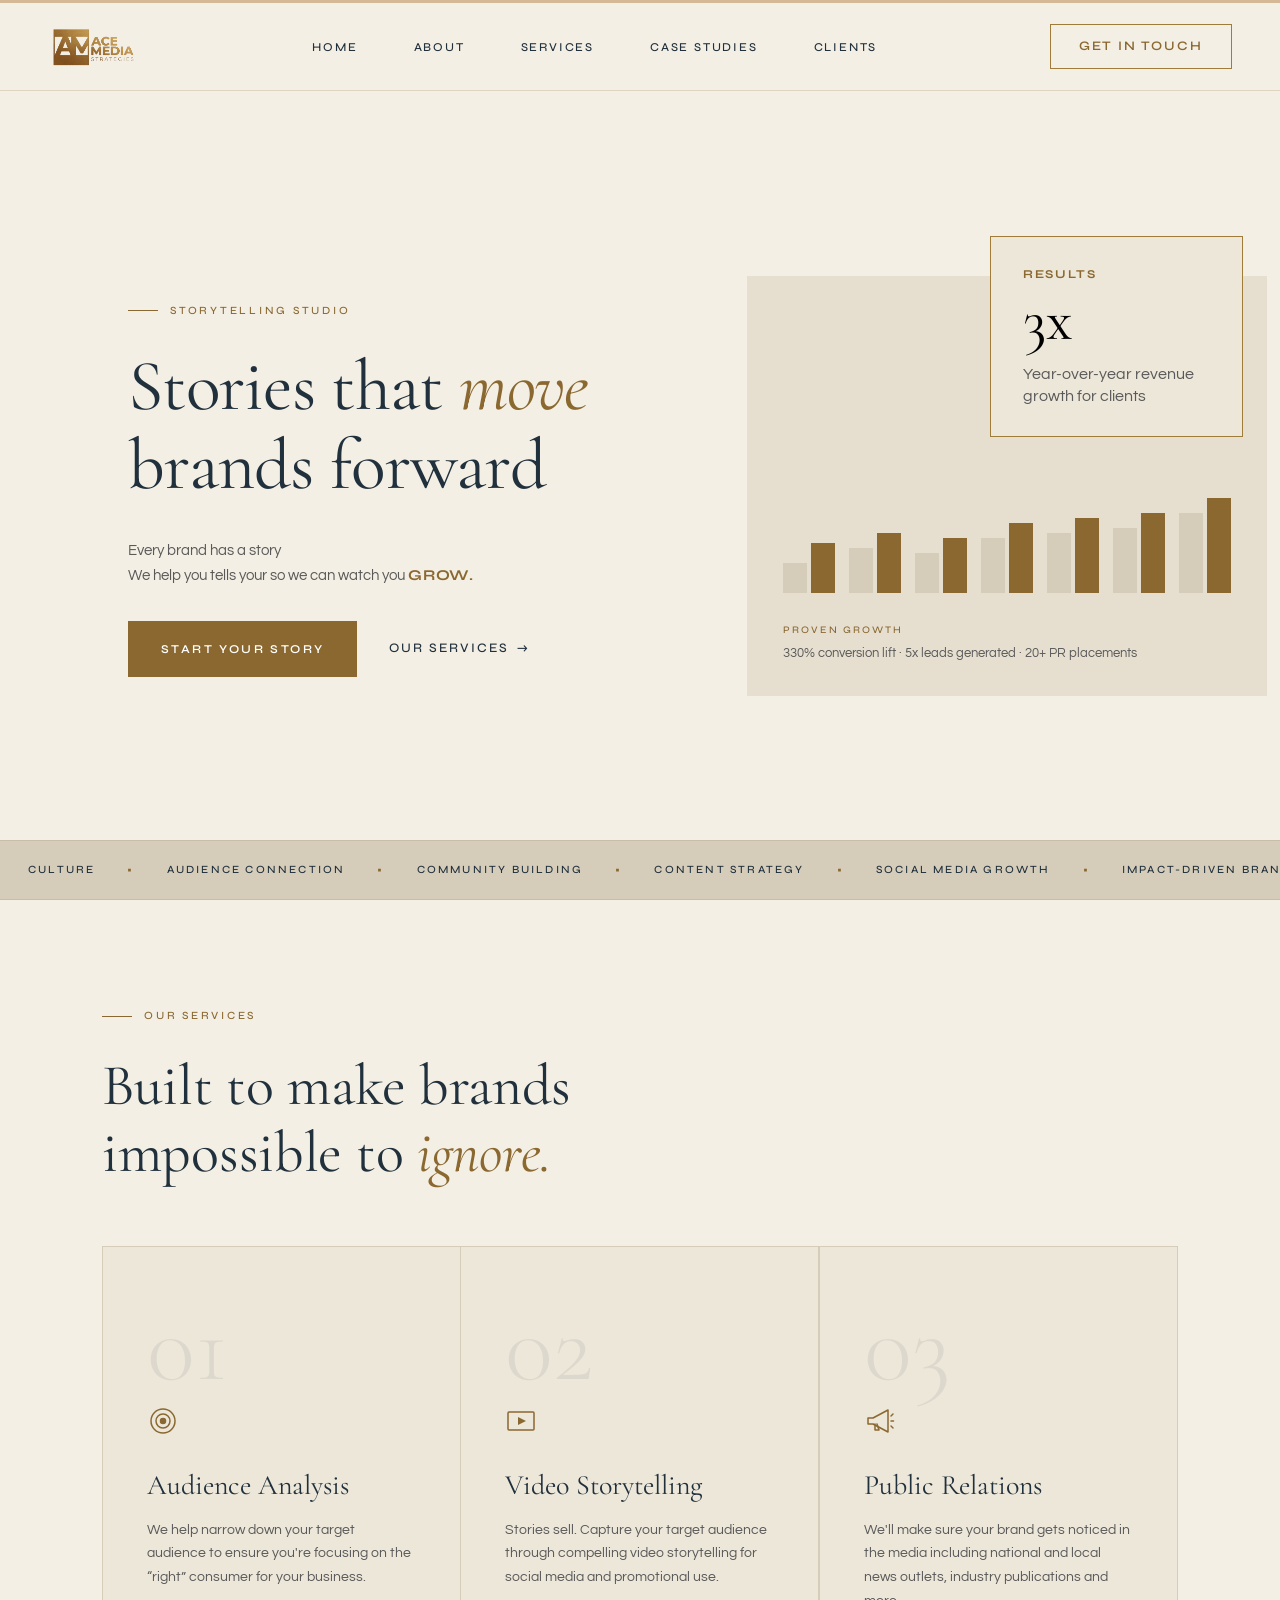
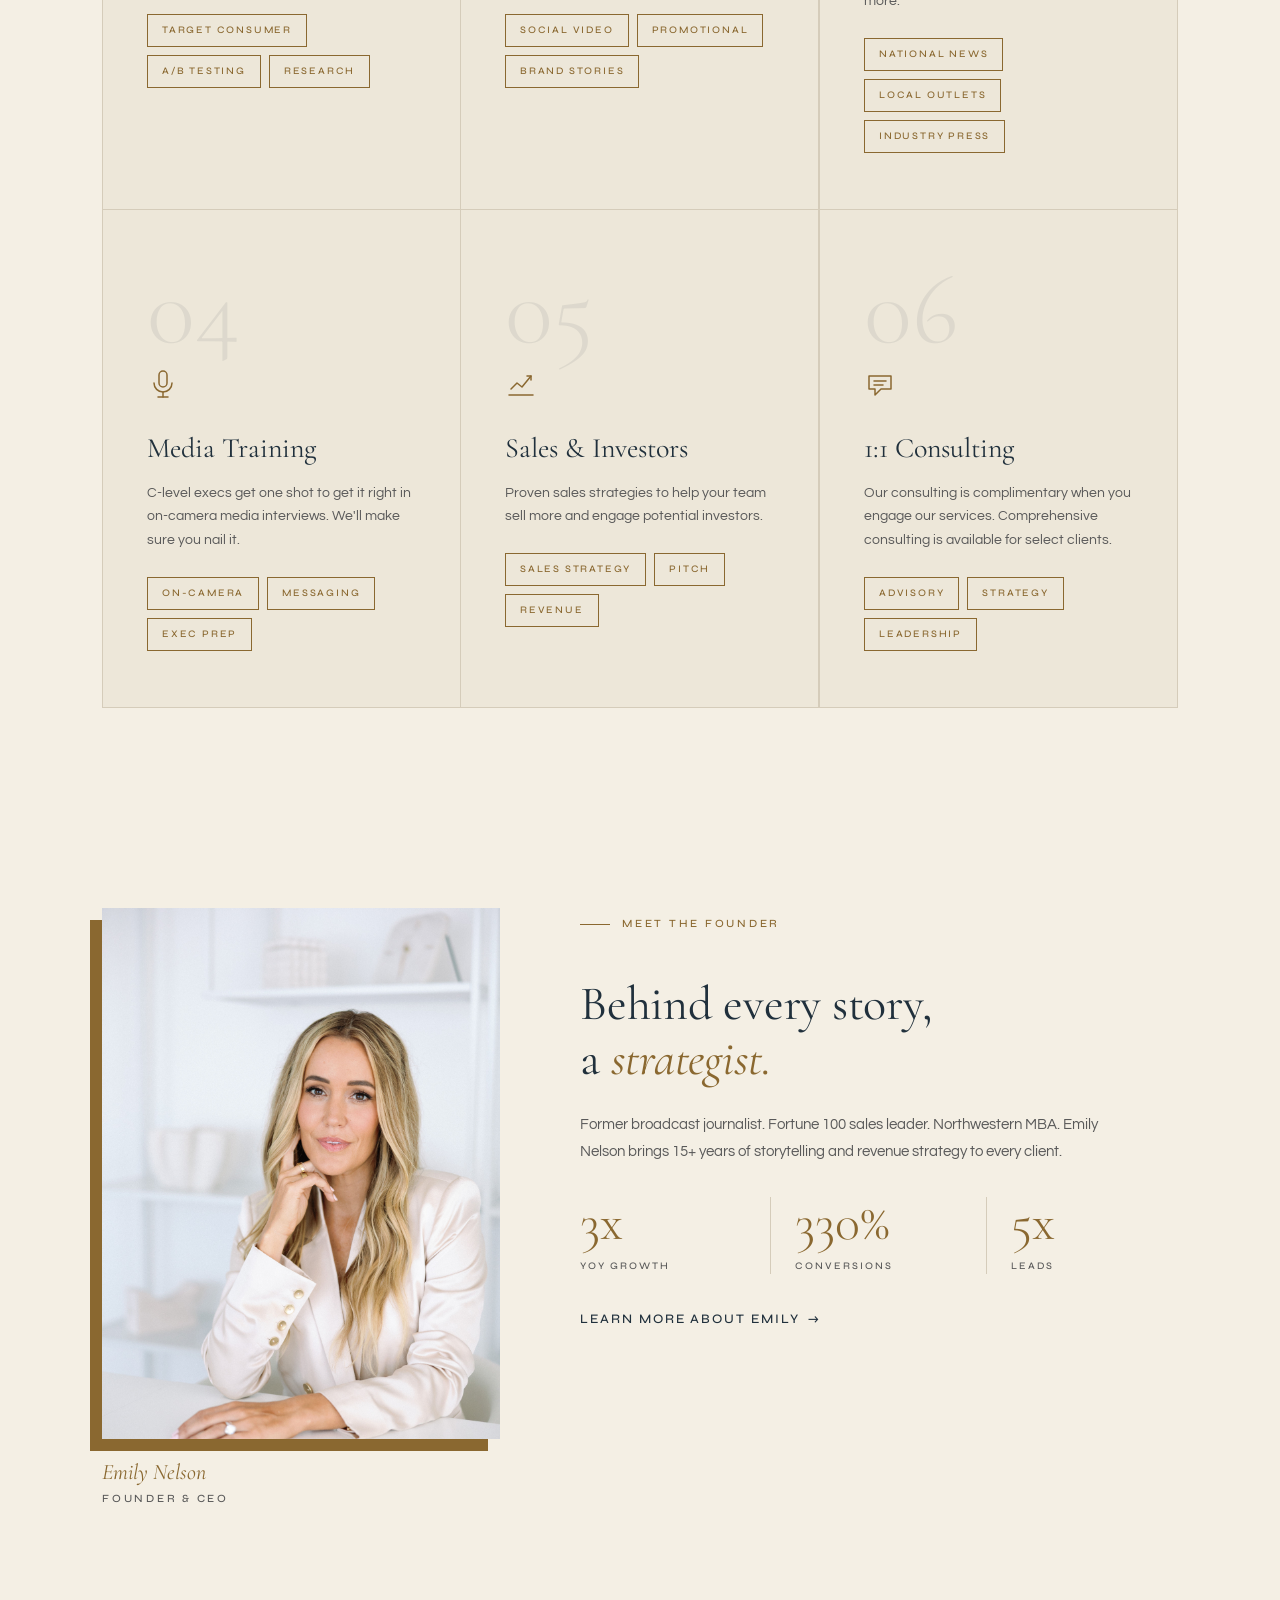
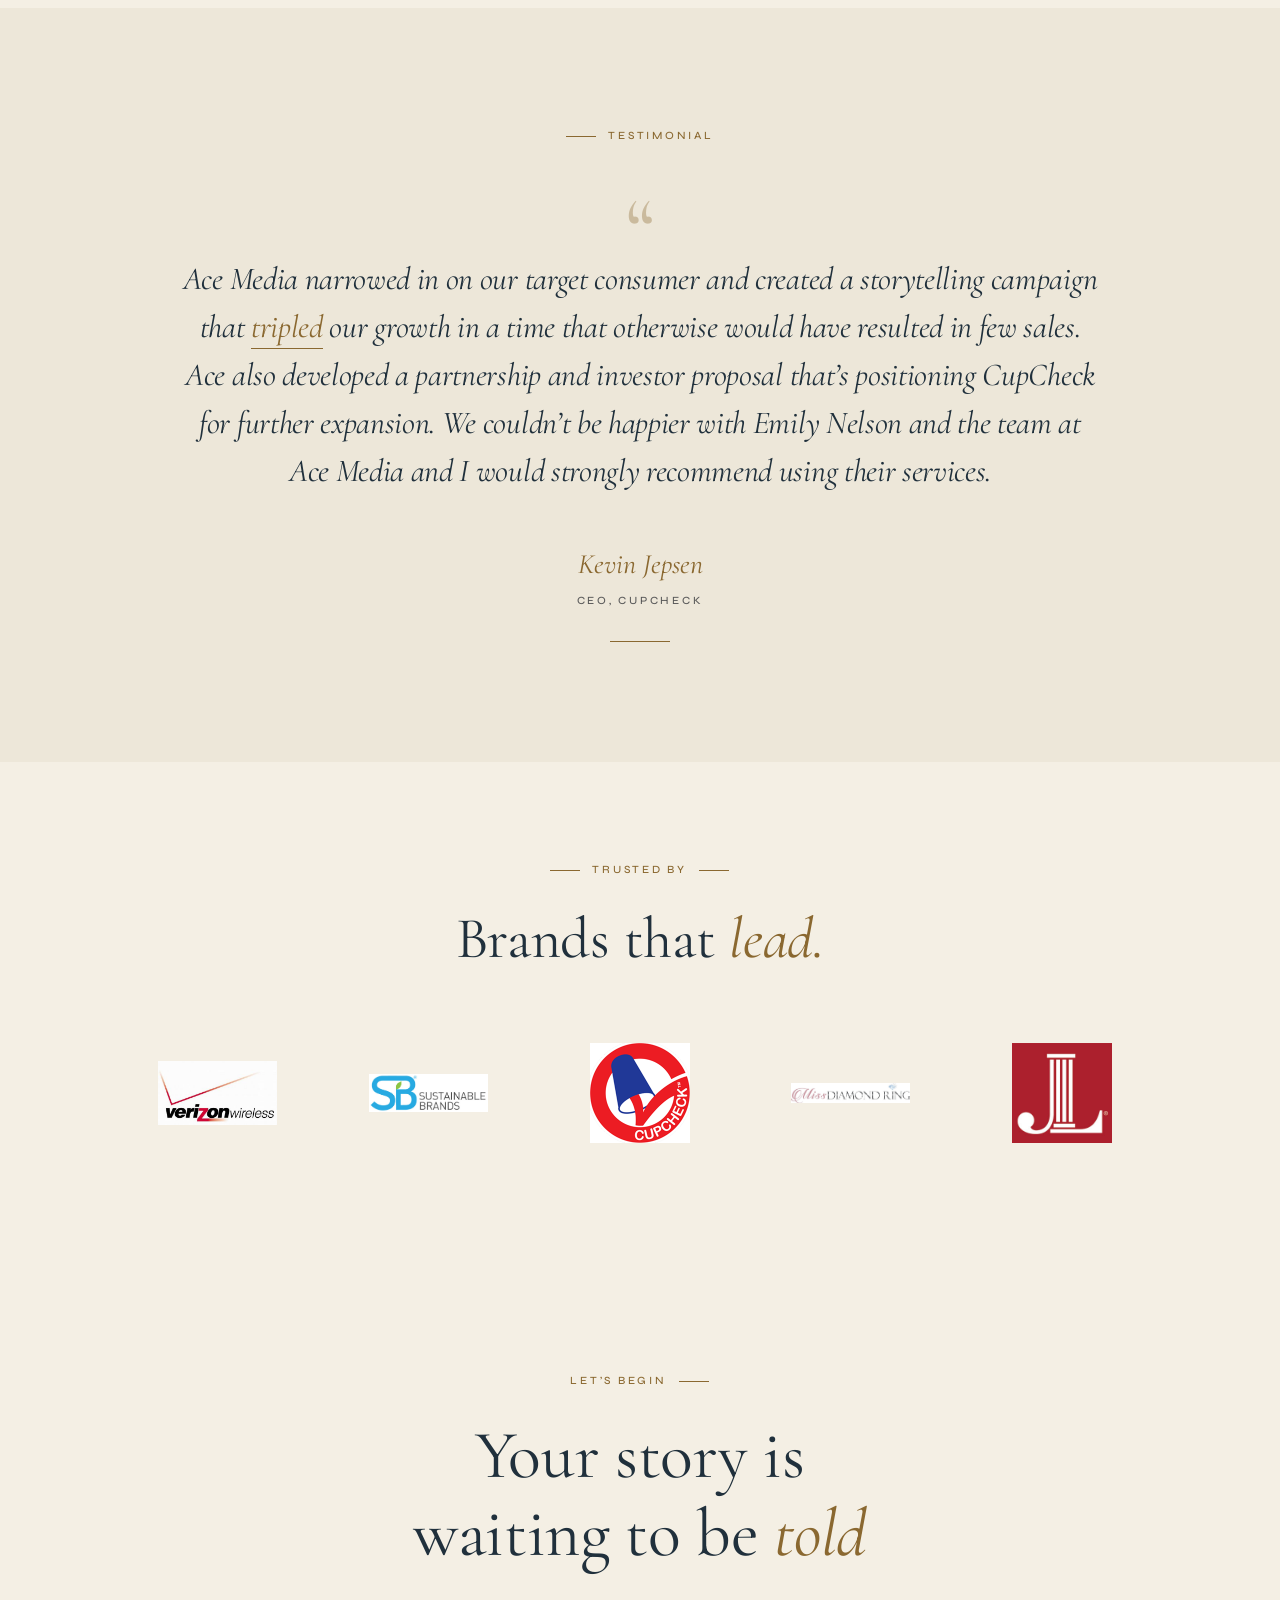
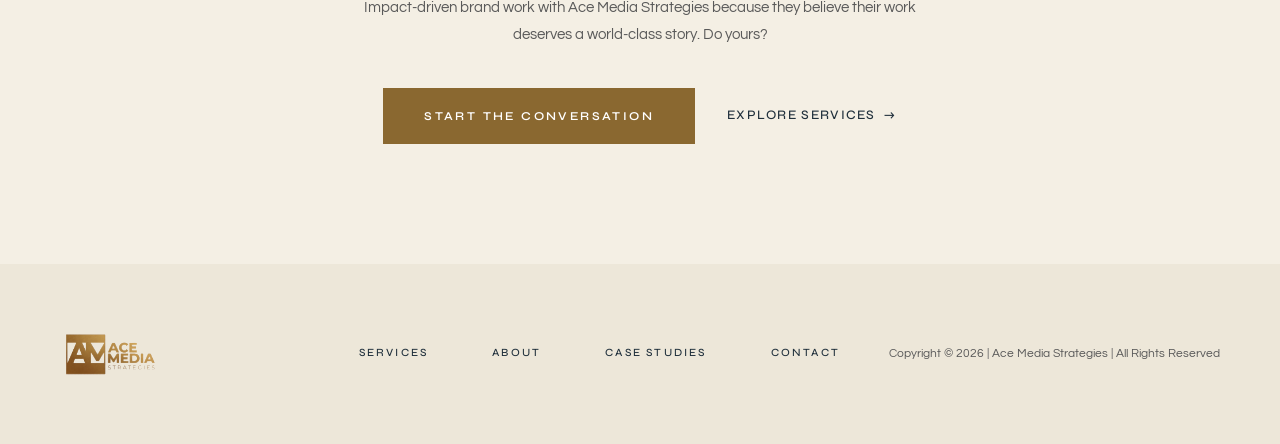
==== commit 8a0102e4: "UI" ====
--- a/index.html
+++ b/index.html
@@ -355,6 +355,25 @@
       </div>
     </section>
 
+    <!-- ===== TESTIMONIAL ===== -->
+    <section id="testimonial" class="testimonial-section reveal">
+      <div class="testimonial-container">
+        <div class="section-label">
+          <span class="label-dash"></span>
+          <span class="label-text">Testimonial</span>
+        </div>
+        <div class="quote-mark" aria-hidden="true">&ldquo;</div>
+        <blockquote class="testimonial-quote">
+          Ace Media narrowed in on our target consumer and created a storytelling campaign that <span class="highlight">tripled</span> our growth in a time that otherwise would have resulted in few sales. Ace also developed a partnership and investor proposal that&rsquo;s positioning CupCheck for further expansion. We couldn&rsquo;t be happier with Emily Nelson and the team at Ace Media and I would strongly recommend using their services.
+        </blockquote>
+        <div class="testimonial-attribution">
+          <p class="author-name">Kevin Jepsen</p>
+          <p class="author-title">CEO, CupCheck</p>
+        </div>
+        <div class="divider-line" aria-hidden="true"></div>
+      </div>
+    </section>
+
     <!-- ===== CLIENTS ===== -->
     <section class="clients" id="clients">
       <div class="section-inner clients-inner">
@@ -388,44 +407,6 @@
       </div>
     </section>
 
-    <!-- ===== SECTION 6: PROCESS ===== -->
-    <section class="process" id="process">
-      <div class="section-inner process-inner">
-        <div class="eyebrow eyebrow-center reveal">
-          <span class="eyebrow-dash" aria-hidden="true"></span>
-          <span class="eyebrow-text">How We Work</span>
-          <span class="eyebrow-dash" aria-hidden="true"></span>
-        </div>
-
-        <h2 class="section-heading section-heading-center reveal">
-          From insight to <em>impact</em>
-        </h2>
-
-        <div class="process-grid">
-          <div class="process-card reveal">
-            <div class="process-step">Step 01</div>
-            <h3 class="process-title">Discover</h3>
-            <p class="process-desc">We go deep on your brand &mdash; your mission, your audience, your competitors, and the whitespace where your story can live loudly.</p>
-          </div>
-          <div class="process-card reveal">
-            <div class="process-step">Step 02</div>
-            <h3 class="process-title">Architect</h3>
-            <p class="process-desc">We design a content strategy and narrative framework tailored to your platforms, your voice, and your growth goals.</p>
-          </div>
-          <div class="process-card reveal">
-            <div class="process-step">Step 03</div>
-            <h3 class="process-title">Create</h3>
-            <p class="process-desc">Our team brings the strategy to life &mdash; crafting content that educates, inspires, and converts across every channel.</p>
-          </div>
-          <div class="process-card reveal">
-            <div class="process-step">Step 04</div>
-            <h3 class="process-title">Grow</h3>
-            <p class="process-desc">We measure, learn, and iterate. Your story evolves as your audience grows &mdash; always getting sharper, always driving results.</p>
-          </div>
-        </div>
-      </div>
-    </section>
-
     <!-- ===== SECTION 7: FINAL CTA ===== -->
     <section class="final-cta">
       <div class="section-inner final-cta-inner">
@@ -461,8 +442,8 @@
 
       <nav class="footer-nav" aria-label="Footer">
         <a href="#services" class="footer-link">Services</a>
-        <a href="#about" class="footer-link">About</a>
-        <a href="#process" class="footer-link">Processes</a>
+        <a href="about.html" class="footer-link">About</a>
+        <a href="case-studies.html" class="footer-link">Case Studies</a>
         <a href="#contact" class="footer-link cta-btn">Contact</a>
       </nav>
 
--- a/styles.css
+++ b/styles.css
@@ -1730,3 +1730,131 @@
 @media (max-width: 640px) {
   .service-grid { grid-template-columns: 1fr; }
 }
+
+/* ===== Testimonial Section ===== */
+.testimonial-section {
+  background-color: #EDE7D9;
+  padding: 120px 8%;
+  text-align: center;
+}
+
+.testimonial-container {
+  max-width: 1100px;
+  margin: 0 auto;
+  opacity: 0;
+  transform: translateY(30px);
+  transition: opacity 0.8s ease, transform 0.8s ease;
+}
+
+.testimonial-section.visible .testimonial-container {
+  opacity: 1;
+  transform: translateY(0);
+}
+
+.testimonial-section .section-label {
+  display: flex;
+  justify-content: center;
+  align-items: center;
+  gap: 12px;
+  margin-bottom: 40px;
+}
+
+.testimonial-section .label-dash {
+  width: 30px;
+  height: 1px;
+  background-color: #8A6830;
+}
+
+.testimonial-section .label-text {
+  font-family: 'Syne', sans-serif;
+  font-size: 11px;
+  font-weight: 500;
+  letter-spacing: 0.25em;
+  text-transform: uppercase;
+  color: #8A6830;
+}
+
+.testimonial-section .quote-mark {
+  font-family: 'Cormorant Garamond', serif;
+  font-size: 90px;
+  font-weight: 400;
+  color: #8A6830;
+  opacity: 0.35;
+  line-height: 1;
+  margin-bottom: -20px;
+  display: block;
+}
+
+.testimonial-section .testimonial-quote {
+  font-family: 'Cormorant Garamond', serif;
+  font-style: italic;
+  font-size: 32px;
+  font-weight: 400;
+  line-height: 1.5;
+  color: #20303C;
+  max-width: 920px;
+  margin: 0 auto;
+  letter-spacing: -0.01em;
+  border: none;
+  padding: 0;
+  quotes: none;
+}
+
+.testimonial-section .testimonial-quote::before,
+.testimonial-section .testimonial-quote::after {
+  content: none;
+}
+
+.testimonial-section .testimonial-quote .highlight {
+  color: #8A6830;
+  border-bottom: 1px solid #8A6830;
+  padding-bottom: 2px;
+}
+
+.testimonial-section .testimonial-attribution {
+  margin-top: 48px;
+}
+
+.testimonial-section .author-name {
+  font-family: 'Cormorant Garamond', serif;
+  font-style: italic;
+  font-size: 28px;
+  font-weight: 400;
+  color: #8A6830;
+  margin: 0 0 8px 0;
+}
+
+.testimonial-section .author-title {
+  font-family: 'Syne', sans-serif;
+  font-size: 11px;
+  font-weight: 500;
+  letter-spacing: 0.25em;
+  text-transform: uppercase;
+  color: #595959;
+  margin: 0;
+}
+
+.testimonial-section .divider-line {
+  width: 60px;
+  height: 1px;
+  background-color: #8A6830;
+  margin: 32px auto 0 auto;
+}
+
+@media (max-width: 1024px) {
+  .testimonial-section .testimonial-quote { font-size: 26px; }
+}
+
+@media (max-width: 768px) {
+  .testimonial-section { padding: 80px 6%; }
+  .testimonial-section .testimonial-quote { font-size: 22px; }
+  .testimonial-section .quote-mark { font-size: 64px; }
+  .testimonial-section .author-name { font-size: 24px; }
+}
+
+@media (max-width: 480px) {
+  .testimonial-section .testimonial-quote {
+    font-size: 18px;
+    line-height: 1.6;
+  }
+}
